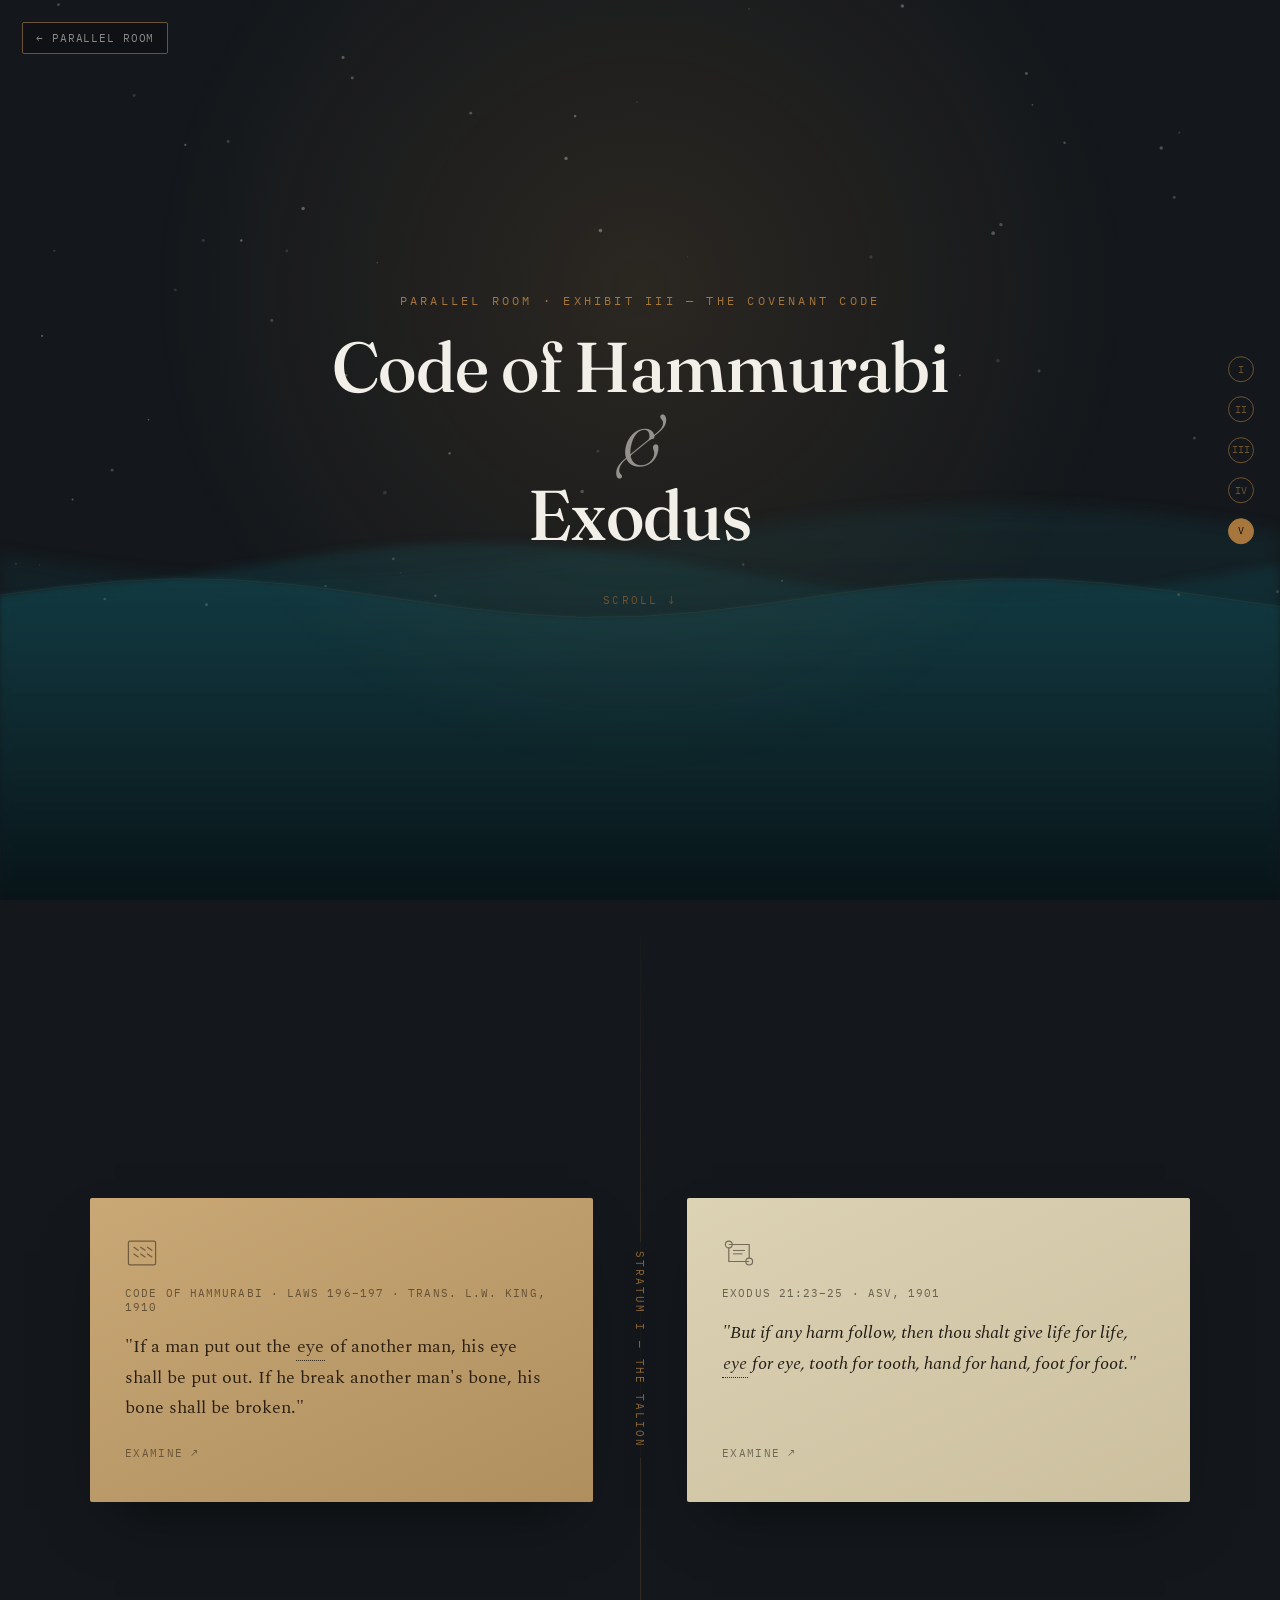
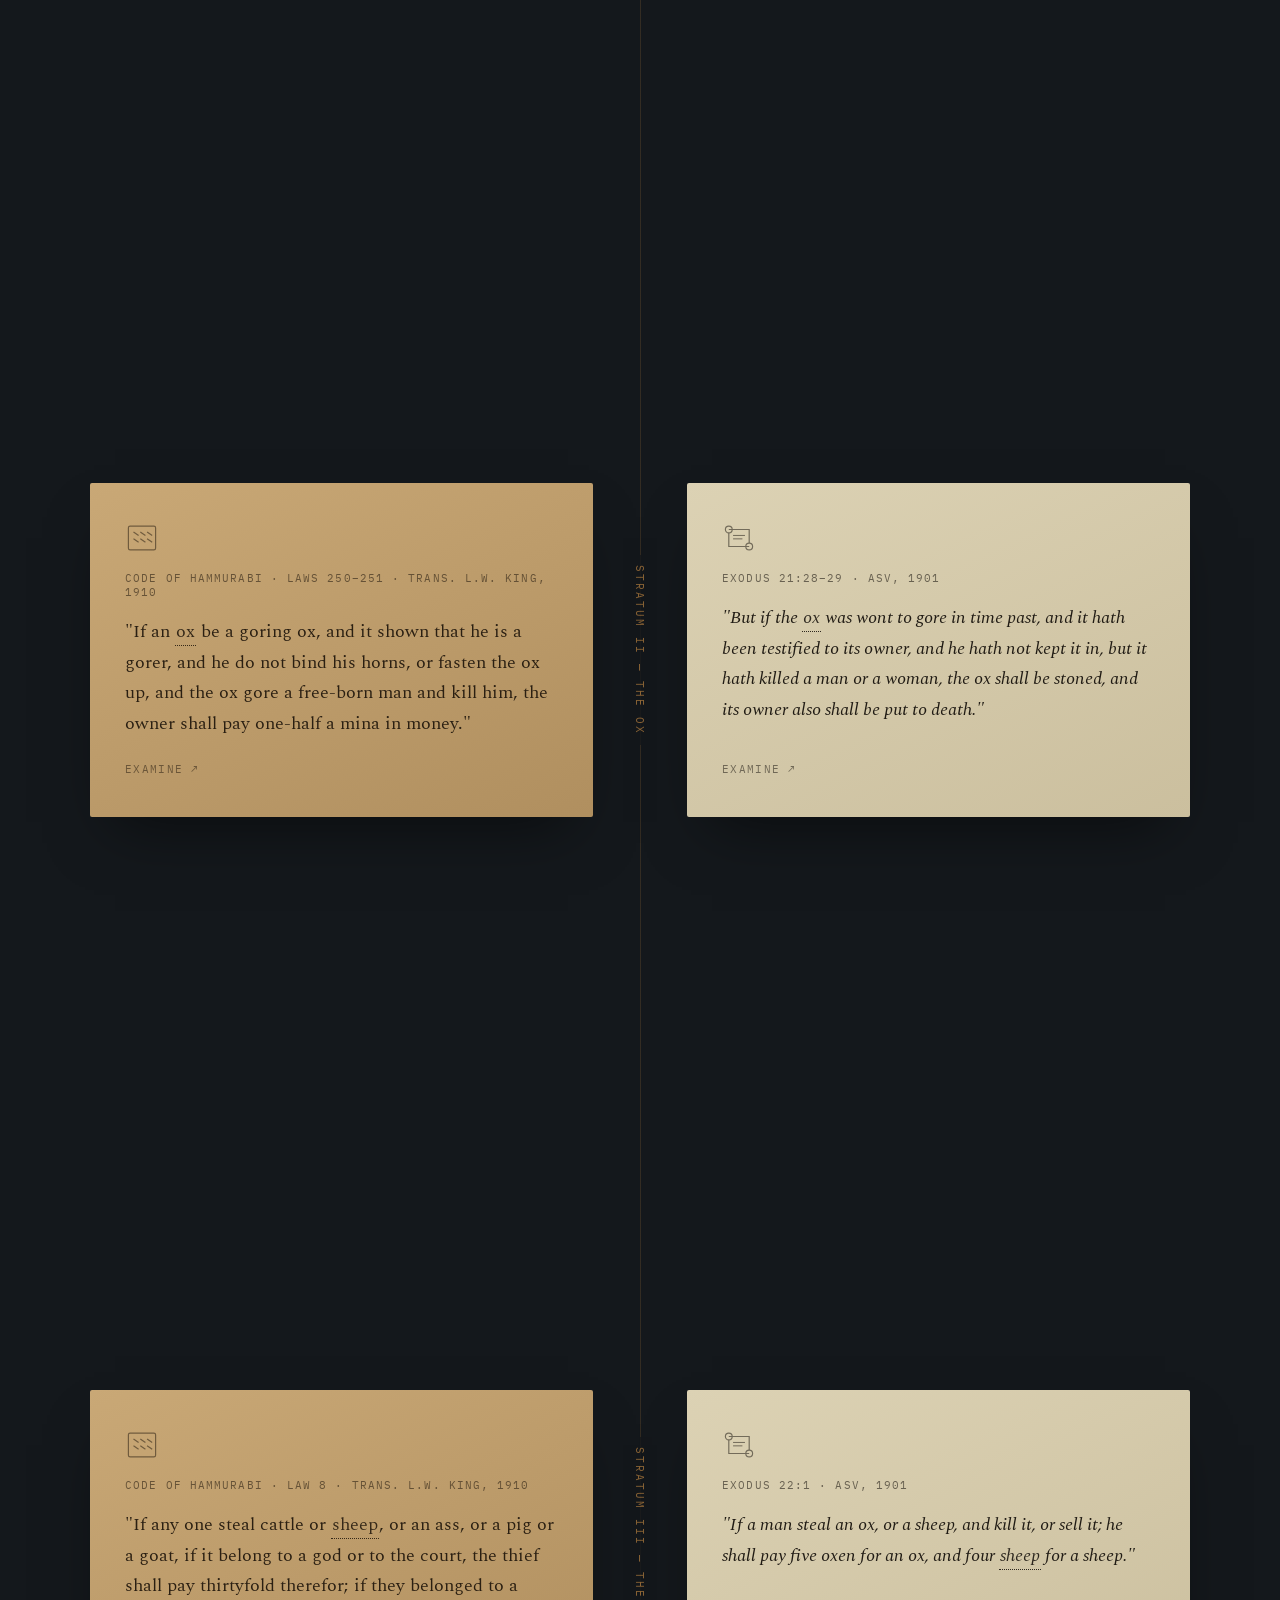
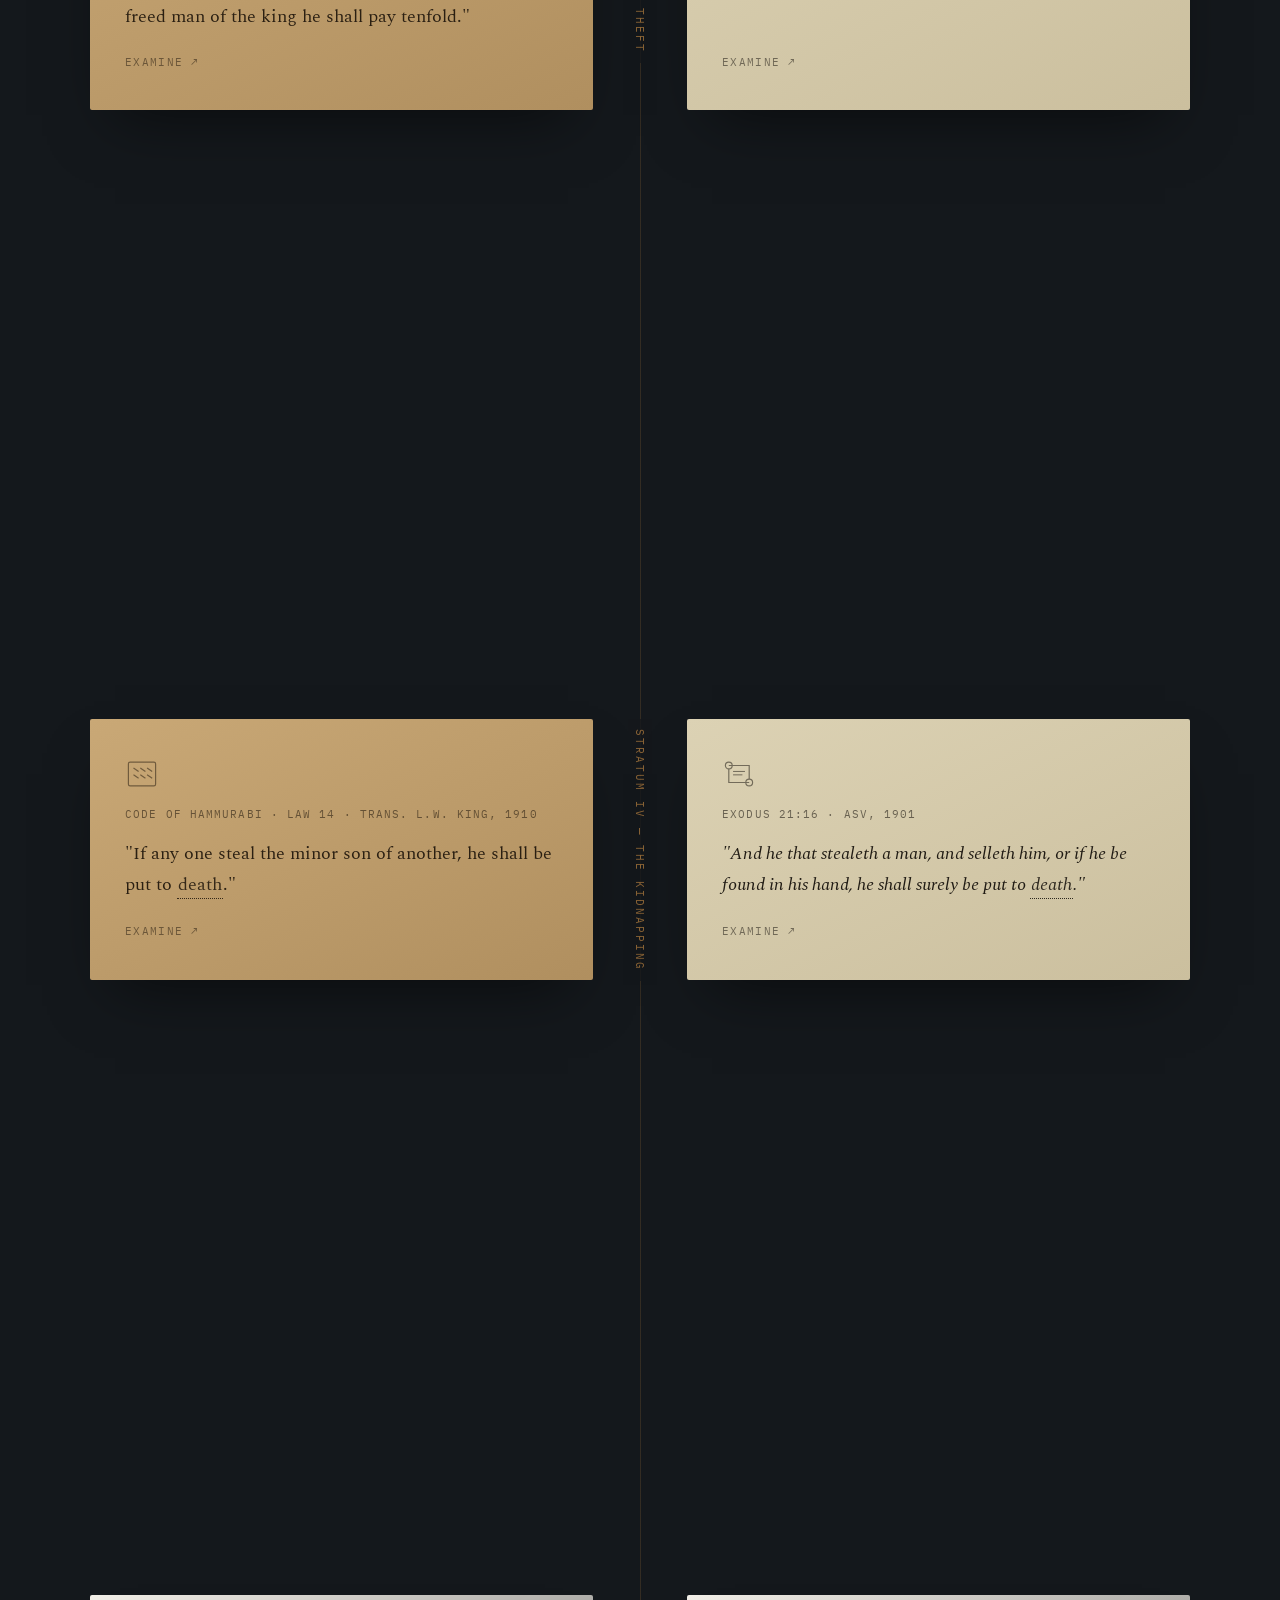
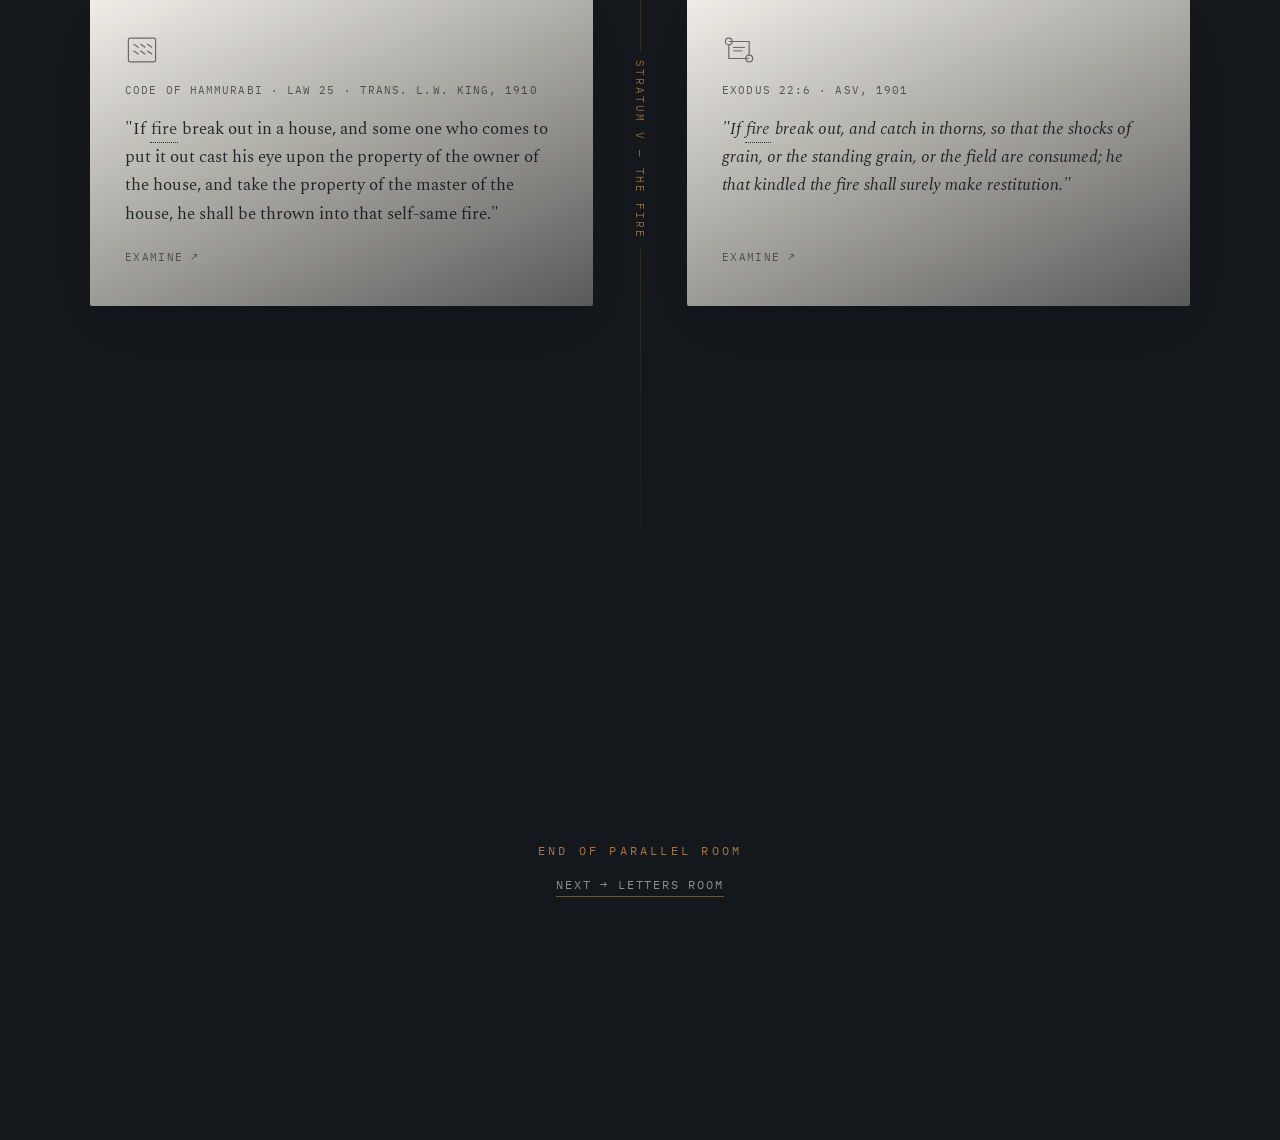
==== covenant-code.html @ d4a0f5c2 "Add files via upload" ====
<!DOCTYPE html>
<html lang="en">
<head>
<meta charset="UTF-8">
<meta name="viewport" content="width=device-width, initial-scale=1.0">
<title>Parallel Room — Code of Hammurabi / Exodus</title>
<link rel="preconnect" href="https://fonts.googleapis.com">
<link href="https://fonts.googleapis.com/css2?family=Fraunces:opsz,wght@9..144,300;9..144,500;9..144,600&family=Spectral:ital,wght@0,400;0,500;1,400&family=IBM+Plex+Mono:wght@400;500&display=swap" rel="stylesheet">
<style>
  :root{
    --ground: #14181C;
    --ground-deep: #0B0E11;
    --clay: #C9A876;
    --clay-deep: #B08F5F;
    --clay-ink: #2A1F12;
    --parchment: #DCD2B4;
    --parchment-deep: #CBBF9E;
    --parchment-ink: #201B14;
    --brass: #A6763D;
    --brass-dim: #6E5330;
    --whisper: #F2EFE8;
    --fog: rgba(242,239,232,0.55);
    --mist: rgba(220,215,205,0.35);
  }

  *{box-sizing:border-box;}
  html{scroll-behavior:smooth;}
  body{
    margin:0;
    background:var(--ground);
    color:var(--whisper);
    font-family:'Spectral', serif;
    overflow-x:hidden;
  }
  svg{display:block;}

  /* ---------- Intro ---------- */
  .intro{
    position:relative;
    min-height:100vh;
    display:flex;
    flex-direction:column;
    align-items:center;
    justify-content:center;
    text-align:center;
    padding:2rem;
    background:radial-gradient(circle at var(--mx,50%) var(--my,32%), rgba(166,118,61,0.16), transparent 55%);
    transition:background 0.4s ease-out;
  }
  .eyebrow{
    font-family:'IBM Plex Mono', monospace;
    letter-spacing:0.28em;
    font-size:0.72rem;
    color:var(--brass);
    text-transform:uppercase;
    margin-bottom:1.4rem;
  }
  .intro h1{
    font-family:'Fraunces', serif;
    font-weight:500;
    font-optical-sizing:auto;
    font-size:clamp(2.2rem, 6vw, 4.4rem);
    line-height:1.05;
    margin:0;
    letter-spacing:-0.01em;
    position:relative;
    z-index:1;
  }
  .intro h1 em{
    font-style:italic;
    font-weight:300;
    color:var(--fog);
  }
  .scroll-cue{
    margin-top:2.6rem;
    font-family:'IBM Plex Mono', monospace;
    font-size:0.7rem;
    letter-spacing:0.2em;
    color:var(--brass-dim);
    text-transform:uppercase;
    animation:driftDown 2.2s ease-in-out infinite;
  }
  @keyframes driftDown{
    0%,100%{transform:translateY(0);opacity:0.6;}
    50%{transform:translateY(6px);opacity:1;}
  }

  /* ---------- Atmosphere: chaos resolving to order ---------- */
  #atmosphere{position:fixed; inset:0; z-index:0; pointer-events:none;}
  #atmosphere-stars circle{fill:var(--whisper);}
  #water-crest{stroke:var(--brass); stroke-width:1; fill:none;}
  #atmosphere-glints circle{fill:var(--whisper);}
  @keyframes glint-shimmer{0%,100%{opacity:0.08;} 50%{opacity:0.4;}}
  .glint-shimmer{animation:glint-shimmer 3.4s ease-in-out infinite;}
  @keyframes twinkle{0%,100%{opacity:0.1;} 50%{opacity:0.55;}}
  .star-twinkle{animation:twinkle 5.5s ease-in-out infinite;}

  /* ---------- Room-back link ---------- */
  .room-back{
    position:fixed; top:1.4rem; left:1.4rem; z-index:25;
    font-family:'IBM Plex Mono', monospace; font-size:0.68rem; letter-spacing:0.08em;
    color:var(--fog); text-decoration:none; text-transform:uppercase;
    padding:0.5rem 0.8rem; border:1px solid var(--brass-dim); border-radius:2px;
    background:rgba(11,14,17,0.55); backdrop-filter:blur(4px);
    transition:border-color 0.3s ease, color 0.3s ease;
  }
  .room-back:hover, .room-back:focus-visible{border-color:var(--brass); color:var(--whisper);}
  @media (max-width:780px){.room-back{font-size:0.6rem; padding:0.4rem 0.6rem; top:1rem; left:1rem;}}

  /* ---------- Site line ---------- */
  .site-line{
    position:absolute;
    left:50%;
    top:0;
    bottom:0;
    width:1px;
    background:linear-gradient(to bottom, transparent, var(--brass-dim) 8%, var(--brass-dim) 92%, transparent);
    opacity:0.35;
    z-index:0;
  }
  .exhibit{position:relative;}

  /* ---------- Beat sections ---------- */
  .beat{
    position:relative;
    display:flex;
    align-items:center;
    justify-content:center;
    min-height:100vh;
    padding:5rem 1.5rem;
    z-index:1;
  }
  .beat-inner{
    position:relative;
    width:100%;
    max-width:1100px;
    display:grid;
    grid-template-columns:1fr auto 1fr;
    gap:2.2rem;
    align-items:stretch;
  }
  .stratum-tag{
    grid-column:2;
    align-self:center;
    font-family:'IBM Plex Mono', monospace;
    font-size:0.68rem;
    letter-spacing:0.18em;
    color:var(--brass);
    text-transform:uppercase;
    background:var(--ground);
    padding:0.6rem 0.3rem;
    text-align:center;
    writing-mode:vertical-rl;
    opacity:0;
    transition:opacity 1.1s ease 0.9s;
  }
  .beat.is-revealed .stratum-tag{opacity:0.8;}

  /* wrapper handles scroll-reveal; button handles hover-tilt */
  .panel-wrap{
    display:flex;
    opacity:0;
    transform:translateY(28px);
    transition:opacity 0.9s cubic-bezier(.2,.7,.2,1), transform 0.9s cubic-bezier(.2,.7,.2,1);
  }
  .panel-wrap.clay{grid-column:1;}
  .panel-wrap.parchment{grid-column:3; transition-delay:0.28s;}
  .beat.is-revealed .panel-wrap{opacity:1; transform:translateY(0);}

  .panel{
    position:relative;
    width:100%;
    height:100%;
    display:flex;
    flex-direction:column;
    text-align:left;
    font:inherit;
    border:none;
    border-radius:2px;
    padding:2.4rem 2.2rem 2.6rem;
    cursor:pointer;
    overflow:hidden;
    --rx:0deg; --ry:0deg; --gx:50%; --gy:50%;
    transform:perspective(900px) rotateX(var(--rx)) rotateY(var(--ry));
    transition:transform 0.2s ease-out, box-shadow 0.2s ease-out;
    box-shadow:0 30px 60px -25px rgba(0,0,0,0.55);
  }
  .panel::after{
    content:"";
    position:absolute; inset:0;
    background:radial-gradient(circle at var(--gx) var(--gy), rgba(255,255,255,0.35), transparent 55%);
    opacity:0;
    transition:opacity 0.25s ease;
    mix-blend-mode:overlay;
    pointer-events:none;
  }
  .panel:hover::after, .panel:focus-visible::after{opacity:0.6;}
  .panel:focus-visible{outline:2px solid var(--brass); outline-offset:3px;}

  .panel.clay{background:linear-gradient(155deg, var(--clay) 0%, var(--clay-deep) 100%); color:var(--clay-ink);}
  .panel.parchment{background:linear-gradient(155deg, var(--parchment) 0%, var(--parchment-deep) 100%); color:var(--parchment-ink);}

  .panel .icon{width:34px; height:34px; opacity:0.55; margin-bottom:1rem;}
  .panel .source{
    font-family:'IBM Plex Mono', monospace;
    font-size:0.68rem;
    letter-spacing:0.1em;
    text-transform:uppercase;
    opacity:0.6;
    margin-bottom:1.1rem;
    display:block;
  }
  .panel p{font-family:'Spectral', serif; font-size:1.14rem; line-height:1.68; margin:0;}
  .panel.parchment p{font-style:italic;}
  .panel .examine{
    display:inline-block;
    margin-top:auto;
    padding-top:1.4rem;
    font-family:'IBM Plex Mono', monospace;
    font-size:0.66rem;
    letter-spacing:0.12em;
    text-transform:uppercase;
    opacity:0.55;
  }

  /* ---------- Trace words + connecting thread ---------- */
  .trace-word{
    border-bottom:1px dotted currentColor;
    opacity:0.92;
    padding:0 1px;
    transition:background 0.35s ease, color 0.2s ease, border-color 0.35s ease;
  }
  .trace-word.is-traced{
    background:rgba(166,118,61,0.4);
    border-bottom-style:solid;
    border-bottom-color:var(--brass);
  }
  #traceOverlay{position:fixed; inset:0; pointer-events:none; z-index:15;}
  #tracePath{stroke:var(--brass); stroke-width:1.6; fill:none; opacity:0; filter:drop-shadow(0 0 3px rgba(166,118,61,0.55));}

  /* ---------- Rest beat: hushed treatment ---------- */
  .beat.is-hush .panel{transition-duration:2.4s; box-shadow:0 20px 50px -30px rgba(0,0,0,0.4);}
  .beat.is-hush .panel.clay, .beat.is-hush .panel.parchment{
    background:linear-gradient(155deg, var(--whisper), var(--mist));
    color:var(--ground-deep);
  }
  .beat.is-hush .panel p{font-size:1.05rem; opacity:0.85;}

  /* ---------- Stratum rail ---------- */
  .stratum-rail{
    position:fixed; right:1.6rem; top:50%; transform:translateY(-50%);
    display:flex; flex-direction:column; gap:0.9rem; z-index:20;
  }
  .stratum-rail button{
    width:26px; height:26px; border-radius:50%;
    border:1px solid var(--brass-dim); background:transparent; color:var(--brass-dim);
    font-family:'IBM Plex Mono', monospace; font-size:0.64rem;
    display:flex; align-items:center; justify-content:center;
    cursor:pointer; transition:all 0.3s ease;
  }
  .stratum-rail button.active{background:var(--brass); color:var(--ground-deep); border-color:var(--brass);}
  .stratum-rail button:focus-visible{outline:2px solid var(--whisper); outline-offset:2px;}

  /* ---------- Artifact modal ---------- */
  .artifact-modal{
    position:fixed; inset:0; z-index:50;
    display:flex; align-items:center; justify-content:center;
    background:rgba(11,14,17,0.82);
    opacity:0; pointer-events:none;
    transition:opacity 0.3s ease;
    padding:1.5rem;
  }
  .artifact-modal.is-open{opacity:1; pointer-events:auto;}
  .artifact-card{
    background:var(--whisper); color:var(--ground-deep);
    max-width:480px; width:100%;
    padding:2.4rem 2.2rem;
    border-radius:3px;
    position:relative;
    transform:translateY(16px) scale(0.98);
    transition:transform 0.35s cubic-bezier(.2,.7,.2,1);
  }
  .artifact-modal.is-open .artifact-card{transform:translateY(0) scale(1);}
  .modal-close{
    position:absolute; top:1rem; right:1.1rem;
    background:none; border:none; font-size:1.4rem; line-height:1;
    color:var(--brass-dim); cursor:pointer; padding:0.3rem;
  }
  .modal-close:focus-visible{outline:2px solid var(--brass); outline-offset:2px;}
  .artifact-card .icon{width:40px; height:40px; opacity:0.7; margin-bottom:1rem;}
  .artifact-photo{
    display:none;
    width:100%; height:220px; object-fit:cover;
    border-radius:2px; margin-bottom:1.2rem;
    background:rgba(0,0,0,0.08);
  }
  .artifact-photo.is-visible{display:block;}
  .artifact-photo.is-visible + .icon{display:none;}
  .photo-credit{
    font-family:'IBM Plex Mono', monospace; font-size:0.66rem;
    letter-spacing:0.04em; opacity:0.55; margin:1rem 0 0;
  }
  .artifact-card h3{font-family:'Fraunces', serif; font-weight:500; font-size:1.5rem; margin:0 0 0.9rem;}
  .artifact-card .artifact-quote{font-style:italic; line-height:1.6; margin:0 0 1.5rem; opacity:0.85;}
  .spec-table{width:100%; border-collapse:collapse; font-family:'IBM Plex Mono', monospace; font-size:0.78rem;}
  .spec-table th{
    text-align:left; text-transform:uppercase; letter-spacing:0.08em;
    color:var(--brass-dim); font-weight:500; padding:0.5rem 0.8rem 0.5rem 0; width:38%;
    border-top:1px solid rgba(0,0,0,0.12); vertical-align:top;
  }
  .spec-table td{padding:0.5rem 0; border-top:1px solid rgba(0,0,0,0.12);}
  .word-history{
    display:none;
    margin-top:1.3rem; padding:1rem 1.1rem;
    background:rgba(166,118,61,0.08); border-left:2px solid var(--brass);
    border-radius:0 2px 2px 0;
  }
  .word-history.is-visible{display:block;}
  .word-history-label{
    display:block; font-family:'IBM Plex Mono', monospace; font-size:0.66rem;
    letter-spacing:0.1em; text-transform:uppercase; color:var(--brass-dim); margin-bottom:0.4rem;
  }
  .word-history p{
    margin:0; font-family:'Spectral', serif; font-size:0.86rem; line-height:1.55; color:var(--ground-deep);
  }

  /* ---------- Outro ---------- */
  .outro{
    position:relative;
    min-height:60vh; display:flex; flex-direction:column;
    align-items:center; justify-content:center; text-align:center;
    padding:3rem 1.5rem; gap:1.2rem;
  }
  .outro .eyebrow{margin-bottom:0;}
  .outro-link{
    font-family:'IBM Plex Mono', monospace; font-size:0.75rem; letter-spacing:0.15em;
    color:var(--fog); text-transform:uppercase;
    border-bottom:1px solid var(--brass-dim); padding-bottom:4px;
  }

  /* ---------- Responsive ---------- */
  @media (max-width: 780px){
    .beat-inner{grid-template-columns:1fr; gap:1.4rem;}
    .stratum-tag{grid-column:1; writing-mode:horizontal-tb; opacity:0.8 !important; order:-1;}
    .panel-wrap.clay{grid-column:1;}
    .panel-wrap.parchment{grid-column:1;}
    .site-line{left:1.4rem;}
    .panel{padding:2rem 1.6rem;}
    .stratum-rail{display:none;}
  }

  @media (prefers-reduced-motion: reduce){
    *{transition-duration:0.01ms !important; animation:none !important;}
    .panel-wrap{opacity:1; transform:none;}
    .stratum-tag, .hush-line{opacity:1;}
    .panel{transform:none !important;}
  }
</style>
</head>
<body>

  <!-- reusable icon defs -->
  <svg width="0" height="0" style="position:absolute">
    <defs>
      <symbol id="icon-tablet" viewBox="0 0 40 40">
        <rect x="4" y="6" width="32" height="28" rx="2" fill="none" stroke="currentColor" stroke-width="1.4"/>
        <line x1="10" y1="13" x2="16" y2="17" stroke="currentColor" stroke-width="1.4"/>
        <line x1="18" y1="13" x2="24" y2="17" stroke="currentColor" stroke-width="1.4"/>
        <line x1="26" y1="13" x2="32" y2="17" stroke="currentColor" stroke-width="1.4"/>
        <line x1="10" y1="21" x2="16" y2="25" stroke="currentColor" stroke-width="1.4"/>
        <line x1="18" y1="21" x2="24" y2="25" stroke="currentColor" stroke-width="1.4"/>
        <line x1="26" y1="21" x2="32" y2="25" stroke="currentColor" stroke-width="1.4"/>
      </symbol>
      <symbol id="icon-scroll" viewBox="0 0 40 40">
        <circle cx="8" cy="10" r="4" fill="none" stroke="currentColor" stroke-width="1.4"/>
        <circle cx="32" cy="30" r="4" fill="none" stroke="currentColor" stroke-width="1.4"/>
        <path d="M8 14 L8 30 L32 30 M8 10 L32 10 L32 26" fill="none" stroke="currentColor" stroke-width="1.4"/>
        <line x1="13" y1="17" x2="27" y2="17" stroke="currentColor" stroke-width="1.2"/>
        <line x1="13" y1="21" x2="24" y2="21" stroke="currentColor" stroke-width="1.2"/>
      </symbol>
    </defs>
  </svg>

  <svg id="traceOverlay"><path id="tracePath" d=""/></svg>

  <svg id="atmosphere" aria-hidden="true">
    <defs>
      <linearGradient id="waterGradient" x1="0" y1="0" x2="0" y2="1">
        <stop offset="0%" stop-color="#134048" stop-opacity="0.9"/>
        <stop offset="100%" stop-color="#081418" stop-opacity="0.96"/>
      </linearGradient>
    </defs>
    <g id="atmosphere-stars"></g>
    <g id="water-surface">
      <path id="water-back" fill="url(#waterGradient)" opacity="0.32"/>
      <path id="water-mid" fill="url(#waterGradient)" opacity="0.5"/>
      <path id="water-front" fill="url(#waterGradient)" opacity="0.78"/>
      <path id="water-crest" fill="none"/>
    </g>
    <g id="atmosphere-glints"></g>
  </svg>

  <a class="room-back" href="parallel-room.html">← Parallel Room</a>

  <div class="intro" id="intro">
    <div class="eyebrow">Parallel Room · Exhibit III — The Covenant Code</div>
    <h1>Code of Hammurabi<br><em>&amp;</em><br>Exodus</h1>
    <div class="scroll-cue">Scroll ↓</div>
  </div>

  <nav class="stratum-rail" aria-label="Jump to stratum">
    <button data-target="1" aria-label="Stratum I — The Talion">I</button>
    <button data-target="2" aria-label="Stratum II — The Ox">II</button>
    <button data-target="3" aria-label="Stratum III — The Theft">III</button>
    <button data-target="4" aria-label="Stratum IV — The Kidnapping">IV</button>
    <button data-target="5" aria-label="Stratum V — The Fire">V</button>
  </nav>

  <div class="exhibit">
    <div class="site-line" aria-hidden="true"></div>

    <section class="beat" data-beat="1">
      <div class="beat-inner">
        <div class="panel-wrap clay">
          <button type="button" class="panel clay" data-icon="tablet"
            data-title="Code of Hammurabi — Laws 196–197" data-material="Basalt stele" data-script="Akkadian, cuneiform"
            data-findspot="Louvre Museum (Sb 8); found at Susa, likely erected at Sippar" data-translator="L.W. King, 1910" data-photo="https://commons.wikimedia.org/wiki/Special:FilePath/P1050763_Louvre_code_Hammurabi_face_rwk.JPG" data-photo-credit="Code of Hammurabi stele, Louvre Sb 8 · Photo: Mbzt · CC BY 3.0" data-photo-position="30% 20%"
            data-wordhistory="Hebrew ayin and Akkadian īnu — both &quot;eye&quot; — descend from the same Proto-Semitic root, as do Hebrew shen and Akkadian šinnu, &quot;tooth.&quot; The lex talionis isn't only a shared law; the words for what's at stake are the same words, worn into two languages."
            data-quote="&quot;If a man put out the eye of another man, his eye shall be put out. If he break another man's bone, his bone shall be broken.&quot;">
            <svg class="icon"><use href="#icon-tablet"/></svg>
            <span class="source">Code of Hammurabi · Laws 196–197 · trans. L.W. King, 1910</span>
            <p>"If a man put out the <span class="trace-word" data-trace="1">eye</span> of another man, his eye shall be put out. If he break another man's bone, his bone shall be broken."</p>
            <span class="examine">Examine ↗</span>
          </button>
        </div>
        <div class="stratum-tag">Stratum I — The Talion</div>
        <div class="panel-wrap parchment">
          <button type="button" class="panel parchment" data-icon="scroll"
            data-title="Exodus 21:23–25" data-material="Ink on parchment (tradition)" data-script="Hebrew"
            data-findspot="Masoretic textual tradition" data-translator="American Standard Version, 1901" data-photo="https://commons.wikimedia.org/wiki/Special:FilePath/Leningrad_Codex_Folio_071a.jpg" data-photo-credit="Leningrad Codex, folio 71a · National Library of Russia · Public domain"
            data-wordhistory="Hebrew ayin (&quot;eye&quot;) shares its Proto-Semitic root with Akkadian īnu. The formula and the words behind it are both inherited, not borrowed for the occasion."
            data-quote="&quot;But if any harm follow, then thou shalt give life for life, eye for eye, tooth for tooth, hand for hand, foot for foot.&quot;">
            <svg class="icon"><use href="#icon-scroll"/></svg>
            <span class="source">Exodus 21:23–25 · ASV, 1901</span>
            <p>"But if any harm follow, then thou shalt give life for life, <span class="trace-word" data-trace="1">eye</span> for eye, tooth for tooth, hand for hand, foot for foot."</p>
            <span class="examine">Examine ↗</span>
          </button>
        </div>
      </div>
    </section>

    <section class="beat" data-beat="2">
      <div class="beat-inner">
        <div class="panel-wrap clay">
          <button type="button" class="panel clay" data-icon="tablet"
            data-title="Code of Hammurabi — Laws 250–251" data-material="Basalt stele" data-script="Akkadian, cuneiform"
            data-findspot="Louvre Museum (Sb 8); found at Susa, likely erected at Sippar" data-translator="L.W. King, 1910" data-photo="https://commons.wikimedia.org/wiki/Special:FilePath/P1050763_Louvre_code_Hammurabi_face_rwk.JPG" data-photo-credit="Code of Hammurabi stele, Louvre Sb 8 · Photo: Mbzt · CC BY 3.0" data-photo-position="70% 40%"
            data-notelabel="A Shared Convention"
            data-wordhistory="Both codes are written in the same distinctive legal form — &quot;if a man does X, then Y&quot; — the casuistic form that dominates ancient Near Eastern law generally. The goring ox is one of its most famous recurring case studies, showing up in law collections centuries apart."
            data-quote="&quot;If an ox be a goring ox, and it shown that he is a gorer, and he do not bind his horns, or fasten the ox up, and the ox gore a free-born man and kill him, the owner shall pay one-half a mina in money.&quot;">
            <svg class="icon"><use href="#icon-tablet"/></svg>
            <span class="source">Code of Hammurabi · Laws 250–251 · trans. L.W. King, 1910</span>
            <p>"If an <span class="trace-word" data-trace="2">ox</span> be a goring ox, and it shown that he is a gorer, and he do not bind his horns, or fasten the ox up, and the ox gore a free-born man and kill him, the owner shall pay one-half a mina in money."</p>
            <span class="examine">Examine ↗</span>
          </button>
        </div>
        <div class="stratum-tag">Stratum II — The Ox</div>
        <div class="panel-wrap parchment">
          <button type="button" class="panel parchment" data-icon="scroll"
            data-title="Exodus 21:28–29" data-material="Ink on parchment (tradition)" data-script="Hebrew"
            data-findspot="Masoretic textual tradition" data-translator="American Standard Version, 1901" data-photo="https://commons.wikimedia.org/wiki/Special:FilePath/Leningrad_Codex_Folio_072a.jpg" data-photo-credit="Leningrad Codex, folio 72a · National Library of Russia · Public domain"
            data-notelabel="A Shared Convention"
            data-wordhistory="The goring ox is a stock case in ancient Near Eastern law — the same scenario, refined across centuries of legal tradition, showing up independently in Israelite and Mesopotamian codes alike as the go-to example for owner liability."
            data-quote="&quot;But if the ox was wont to gore in time past, and it hath been testified to its owner, and he hath not kept it in, but it hath killed a man or a woman, the ox shall be stoned, and its owner also shall be put to death.&quot;">
            <svg class="icon"><use href="#icon-scroll"/></svg>
            <span class="source">Exodus 21:28–29 · ASV, 1901</span>
            <p>"But if the <span class="trace-word" data-trace="2">ox</span> was wont to gore in time past, and it hath been testified to its owner, and he hath not kept it in, but it hath killed a man or a woman, the ox shall be stoned, and its owner also shall be put to death."</p>
            <span class="examine">Examine ↗</span>
          </button>
        </div>
      </div>
    </section>

    <section class="beat" data-beat="3">
      <div class="beat-inner">
        <div class="panel-wrap clay">
          <button type="button" class="panel clay" data-icon="tablet"
            data-title="Code of Hammurabi — Law 8" data-material="Basalt stele" data-script="Akkadian, cuneiform"
            data-findspot="Louvre Museum (Sb 8); found at Susa, likely erected at Sippar" data-translator="L.W. King, 1910" data-photo="https://commons.wikimedia.org/wiki/Special:FilePath/P1050763_Louvre_code_Hammurabi_face_rwk.JPG" data-photo-credit="Code of Hammurabi stele, Louvre Sb 8 · Photo: Mbzt · CC BY 3.0" data-photo-position="45% 65%"
            data-notelabel="A Shared Convention"
            data-wordhistory="Multiplied restitution for theft — paying back several times what was taken, not just the item itself — is a documented convention across Mesopotamian and Israelite law alike, even where the exact multiples differ from code to code."
            data-quote="&quot;If any one steal cattle or sheep, or an ass, or a pig or a goat, if it belong to a god or to the court, the thief shall pay thirtyfold therefor; if they belonged to a freed man of the king he shall pay tenfold.&quot;">
            <svg class="icon"><use href="#icon-tablet"/></svg>
            <span class="source">Code of Hammurabi · Law 8 · trans. L.W. King, 1910</span>
            <p>"If any one steal cattle or <span class="trace-word" data-trace="3">sheep</span>, or an ass, or a pig or a goat, if it belong to a god or to the court, the thief shall pay thirtyfold therefor; if they belonged to a freed man of the king he shall pay tenfold."</p>
            <span class="examine">Examine ↗</span>
          </button>
        </div>
        <div class="stratum-tag">Stratum III — The Theft</div>
        <div class="panel-wrap parchment">
          <button type="button" class="panel parchment" data-icon="scroll"
            data-title="Exodus 22:1" data-material="Ink on parchment (tradition)" data-script="Hebrew"
            data-findspot="Masoretic textual tradition" data-translator="American Standard Version, 1901" data-photo="https://commons.wikimedia.org/wiki/Special:FilePath/Leningrad_Codex_Folio_073a.jpg" data-photo-credit="Leningrad Codex, folio 73a · National Library of Russia · Public domain"
            data-notelabel="A Shared Convention"
            data-wordhistory="Exodus's fivefold and fourfold repayments belong to the same legal convention as Hammurabi's thirtyfold and tenfold — theft answered with multiplied restitution, a principle shared across the region even as the exact ratios vary by code."
            data-quote="&quot;If a man steal an ox, or a sheep, and kill it, or sell it; he shall pay five oxen for an ox, and four sheep for a sheep.&quot;">
            <svg class="icon"><use href="#icon-scroll"/></svg>
            <span class="source">Exodus 22:1 · ASV, 1901</span>
            <p>"If a man steal an ox, or a sheep, and kill it, or sell it; he shall pay five oxen for an ox, and four <span class="trace-word" data-trace="3">sheep</span> for a sheep."</p>
            <span class="examine">Examine ↗</span>
          </button>
        </div>
      </div>
    </section>

    <section class="beat" data-beat="4">
      <div class="beat-inner">
        <div class="panel-wrap clay">
          <button type="button" class="panel clay" data-icon="tablet"
            data-title="Code of Hammurabi — Law 14" data-material="Basalt stele" data-script="Akkadian, cuneiform"
            data-findspot="Louvre Museum (Sb 8); found at Susa, likely erected at Sippar" data-translator="L.W. King, 1910" data-photo="https://commons.wikimedia.org/wiki/Special:FilePath/P1050763_Louvre_code_Hammurabi_face_rwk.JPG" data-photo-credit="Code of Hammurabi stele, Louvre Sb 8 · Photo: Mbzt · CC BY 3.0" data-photo-position="55% 85%"
            data-notelabel="A Shared Structure"
            data-wordhistory="Both codes draw the identical legal line: stealing property is punished by repayment, but stealing a person is punished by death. Kidnapping is treated as categorically different from theft in both traditions — not a matter of degree, but of kind."
            data-quote="&quot;If any one steal the minor son of another, he shall be put to death.&quot;">
            <svg class="icon"><use href="#icon-tablet"/></svg>
            <span class="source">Code of Hammurabi · Law 14 · trans. L.W. King, 1910</span>
            <p>"If any one steal the minor son of another, he shall be put to <span class="trace-word" data-trace="4">death</span>."</p>
            <span class="examine">Examine ↗</span>
          </button>
        </div>
        <div class="stratum-tag">Stratum IV — The Kidnapping</div>
        <div class="panel-wrap parchment">
          <button type="button" class="panel parchment" data-icon="scroll"
            data-title="Exodus 21:16" data-material="Ink on parchment (tradition)" data-script="Hebrew"
            data-findspot="Masoretic textual tradition" data-translator="American Standard Version, 1901" data-photo="https://commons.wikimedia.org/wiki/Special:FilePath/Leningrad_Codex_Folio_074a.jpg" data-photo-credit="Leningrad Codex, folio 74a · National Library of Russia · Public domain"
            data-notelabel="A Shared Structure"
            data-wordhistory="Exodus draws the same line Hammurabi does, in the same law-code position, just a few verses after its own property-theft laws: ordinary theft costs money; stealing a person costs the thief his life."
            data-quote="&quot;And he that stealeth a man, and selleth him, or if he be found in his hand, he shall surely be put to death.&quot;">
            <svg class="icon"><use href="#icon-scroll"/></svg>
            <span class="source">Exodus 21:16 · ASV, 1901</span>
            <p>"And he that stealeth a man, and selleth him, or if he be found in his hand, he shall surely be put to <span class="trace-word" data-trace="4">death</span>."</p>
            <span class="examine">Examine ↗</span>
          </button>
        </div>
      </div>
    </section>

    <section class="beat" data-beat="5">
      <div class="beat-inner">
        <div class="panel-wrap clay">
          <button type="button" class="panel clay" data-icon="tablet"
            data-title="Code of Hammurabi — Law 25" data-material="Basalt stele" data-script="Akkadian, cuneiform"
            data-findspot="Louvre Museum (Sb 8); found at Susa, likely erected at Sippar" data-translator="L.W. King, 1910" data-photo="https://commons.wikimedia.org/wiki/Special:FilePath/P1050763_Louvre_code_Hammurabi_face_rwk.JPG" data-photo-credit="Code of Hammurabi stele, Louvre Sb 8 · Photo: Mbzt · CC BY 3.0" data-photo-position="60% 30%"
            data-notelabel="A Shared Convention"
            data-wordhistory="Opening a law with its triggering event — &quot;if fire break out&quot; — is a stock formula of ancient casuistic law. Both codes use nearly the identical phrase to introduce this case, among dozens of others built the same way."
            data-quote="&quot;If fire break out in a house, and some one who comes to put it out cast his eye upon the property of the owner of the house, and take the property of the master of the house, he shall be thrown into that self-same fire.&quot;">
            <svg class="icon"><use href="#icon-tablet"/></svg>
            <span class="source">Code of Hammurabi · Law 25 · trans. L.W. King, 1910</span>
            <p>"If <span class="trace-word" data-trace="5">fire</span> break out in a house, and some one who comes to put it out cast his eye upon the property of the owner of the house, and take the property of the master of the house, he shall be thrown into that self-same fire."</p>
            <span class="examine">Examine ↗</span>
          </button>
        </div>
        <div class="stratum-tag">Stratum V — The Fire</div>
        <div class="panel-wrap parchment">
          <button type="button" class="panel parchment" data-icon="scroll"
            data-title="Exodus 22:6" data-material="Ink on parchment (tradition)" data-script="Hebrew"
            data-findspot="Masoretic textual tradition" data-translator="American Standard Version, 1901" data-photo="https://commons.wikimedia.org/wiki/Special:FilePath/Leningrad_Codex_Folio_075a.jpg" data-photo-credit="Leningrad Codex, folio 75a · National Library of Russia · Public domain"
            data-notelabel="A Shared Convention"
            data-wordhistory="Exodus opens this law almost word for word the way Hammurabi opens his: with the fire itself as the trigger, before either code even gets to who's liable. Same legal instinct, two law codes, centuries and cultures apart."
            data-quote="&quot;If fire break out, and catch in thorns, so that the shocks of grain, or the standing grain, or the field are consumed; he that kindled the fire shall surely make restitution.&quot;">
            <svg class="icon"><use href="#icon-scroll"/></svg>
            <span class="source">Exodus 22:6 · ASV, 1901</span>
            <p>"If <span class="trace-word" data-trace="5">fire</span> break out, and catch in thorns, so that the shocks of grain, or the standing grain, or the field are consumed; he that kindled the fire shall surely make restitution."</p>
            <span class="examine">Examine ↗</span>
          </button>
        </div>
      </div>
    </section>
  </div>

  <div class="outro">
    <div class="eyebrow">End of Parallel Room</div>
    <div class="outro-link">Next → Letters Room</div>
  </div>

  <!-- artifact modal -->
  <div class="artifact-modal" id="artifactModal" aria-hidden="true">
    <div class="artifact-card" role="dialog" aria-modal="true" aria-labelledby="artifactTitle">
      <button class="modal-close" id="modalClose" aria-label="Close">&times;</button>
      <img class="artifact-photo" id="modalPhoto" alt="" />
      <svg class="icon" id="modalIcon"><use id="modalIconUse" href="#icon-tablet"/></svg>
      <h3 id="artifactTitle"></h3>
      <p class="artifact-quote" id="modalQuote"></p>
      <table class="spec-table">
        <tr><th>Material</th><td id="modalMaterial"></td></tr>
        <tr><th>Script</th><td id="modalScript"></td></tr>
        <tr><th>Findspot</th><td id="modalFindspot"></td></tr>
        <tr><th>Translator</th><td id="modalTranslator"></td></tr>
      </table>
      <div class="word-history" id="modalWordHistory">
        <span class="word-history-label" id="modalWordHistoryLabel">Word History</span>
        <p id="modalWordHistoryText"></p>
      </div>
      <p class="photo-credit" id="modalPhotoCredit"></p>
    </div>
  </div>

<script>
  const reduceMotion = window.matchMedia('(prefers-reduced-motion: reduce)').matches;
  const beats = document.querySelectorAll('.beat');

  // seeded PRNG so the starfield/glint arrangement is identical on every load, every browser
  function mulberry32(seed) {
    return function () {
      seed |= 0; seed = (seed + 0x6D2B79F5) | 0;
      let t = Math.imul(seed ^ (seed >>> 15), 1 | seed);
      t = (t + Math.imul(t ^ (t >>> 7), 61 | t)) ^ t;
      return ((t ^ (t >>> 14)) >>> 0) / 4294967296;
    };
  }
  const rand = mulberry32(2024);

  /* scroll reveal + automatic trace */
  const revealObserver = new IntersectionObserver((entries) => {
    entries.forEach(entry => {
      if (entry.isIntersecting && !entry.target.classList.contains('is-revealed')) {
        const beatEl = entry.target;
        beatEl.classList.add('is-revealed');
        if (beatEl.dataset.beat === '5') beatEl.classList.add('is-hush');

        const revealDelay = reduceMotion ? 200 : 1300;
        setTimeout(() => {
          const words = beatEl.querySelectorAll('.trace-word');
          if (words.length === 2) {
            words.forEach(w => w.classList.add('is-traced'));
            drawTrace(words[0], words[1]);
            setTimeout(() => {
              words.forEach(w => w.classList.remove('is-traced'));
              hideTrace();
            }, reduceMotion ? 0 : 2600);
          }
        }, revealDelay);
      }
    });
  }, { threshold: 0.4 });
  beats.forEach(beat => revealObserver.observe(beat));

  /* stratum rail active state */
  const railButtons = document.querySelectorAll('.stratum-rail button');
  const railObserver = new IntersectionObserver((entries) => {
    entries.forEach(entry => {
      if (entry.isIntersecting) {
        const idx = entry.target.dataset.beat;
        railButtons.forEach(b => b.classList.toggle('active', b.dataset.target === idx));
      }
    });
  }, { threshold: 0.5 });
  beats.forEach(beat => railObserver.observe(beat));

  railButtons.forEach(btn => {
    btn.addEventListener('click', () => {
      const target = document.querySelector(`.beat[data-beat="${btn.dataset.target}"]`);
      if (target) target.scrollIntoView({ behavior: reduceMotion ? 'auto' : 'smooth', block: 'center' });
    });
  });

  /* intro ambient glow follows cursor */
  if (!reduceMotion) {
    const intro = document.getElementById('intro');
    intro.addEventListener('mousemove', (e) => {
      const rect = intro.getBoundingClientRect();
      intro.style.setProperty('--mx', ((e.clientX - rect.left) / rect.width * 100) + '%');
      intro.style.setProperty('--my', ((e.clientY - rect.top) / rect.height * 100) + '%');
    });
  }

  /* panel tilt + glow */
  if (!reduceMotion) {
    document.querySelectorAll('.panel').forEach(panel => {
      panel.addEventListener('mousemove', (e) => {
        const rect = panel.getBoundingClientRect();
        const x = e.clientX - rect.left, y = e.clientY - rect.top;
        const rx = ((y - rect.height / 2) / (rect.height / 2)) * -4;
        const ry = ((x - rect.width / 2) / (rect.width / 2)) * 4;
        panel.style.setProperty('--rx', rx + 'deg');
        panel.style.setProperty('--ry', ry + 'deg');
        panel.style.setProperty('--gx', (x / rect.width * 100) + '%');
        panel.style.setProperty('--gy', (y / rect.height * 100) + '%');
      });
      panel.addEventListener('mouseleave', () => {
        panel.style.setProperty('--rx', '0deg');
        panel.style.setProperty('--ry', '0deg');
      });
    });
  }

  /* artifact modal */
  const modal = document.getElementById('artifactModal');
  const modalClose = document.getElementById('modalClose');
  let lastFocused = null;

  function openModal(panel) {
    lastFocused = panel;
    document.getElementById('artifactTitle').textContent = panel.dataset.title;
    document.getElementById('modalQuote').innerHTML = panel.dataset.quote;
    document.getElementById('modalMaterial').textContent = panel.dataset.material;
    document.getElementById('modalScript').textContent = panel.dataset.script;
    document.getElementById('modalFindspot').textContent = panel.dataset.findspot;
    document.getElementById('modalTranslator').textContent = panel.dataset.translator;
    document.getElementById('modalIconUse').setAttribute('href', '#icon-' + panel.dataset.icon);

    const wordHistory = document.getElementById('modalWordHistory');
    if (panel.dataset.wordhistory) {
      document.getElementById('modalWordHistoryText').textContent = panel.dataset.wordhistory;
      document.getElementById('modalWordHistoryLabel').textContent = panel.dataset.notelabel || 'Word History';
      wordHistory.classList.add('is-visible');
    } else {
      wordHistory.classList.remove('is-visible');
    }

    const photo = document.getElementById('modalPhoto');
    const credit = document.getElementById('modalPhotoCredit');
    photo.classList.remove('is-visible');
    credit.textContent = '';
    if (panel.dataset.photo) {
      photo.onload = () => photo.classList.add('is-visible');
      photo.onerror = () => { photo.classList.remove('is-visible'); }; // fall back to icon
      photo.src = panel.dataset.photo;
      photo.style.objectPosition = panel.dataset.photoPosition || '50% 50%';
      photo.alt = panel.dataset.title;
      credit.textContent = panel.dataset.photoCredit || '';
    } else {
      photo.removeAttribute('src');
    }

    modal.classList.add('is-open');
    modal.setAttribute('aria-hidden', 'false');
    document.body.style.overflow = 'hidden';
    modalClose.focus();
  }
  function closeModal() {
    modal.classList.remove('is-open');
    modal.setAttribute('aria-hidden', 'true');
    document.body.style.overflow = '';
    if (lastFocused) lastFocused.focus();
  }

  document.querySelectorAll('.panel').forEach(panel => {
    panel.addEventListener('click', () => openModal(panel));
  });
  modalClose.addEventListener('click', closeModal);
  modal.addEventListener('click', (e) => { if (e.target === modal) closeModal(); });
  document.addEventListener('keydown', (e) => {
    if (e.key === 'Escape' && modal.classList.contains('is-open')) closeModal();
  });

  /* ---------- Trace: connect matching words across panels ---------- */
  const traceOverlay = document.getElementById('traceOverlay');
  const tracePath = document.getElementById('tracePath');

  function sizeOverlay() {
    traceOverlay.setAttribute('width', window.innerWidth);
    traceOverlay.setAttribute('height', window.innerHeight);
  }
  sizeOverlay();
  window.addEventListener('resize', sizeOverlay);

  function drawTrace(elA, elB) {
    const a = elA.getBoundingClientRect();
    const b = elB.getBoundingClientRect();
    const x1 = a.left + a.width / 2, y1 = a.top + a.height / 2;
    const x2 = b.left + b.width / 2, y2 = b.top + b.height / 2;
    const mx = (x1 + x2) / 2;
    const my = (y1 + y2) / 2 - Math.min(60, Math.abs(x2 - x1) / 4);
    tracePath.setAttribute('d', `M ${x1} ${y1} Q ${mx} ${my} ${x2} ${y2}`);
    if (reduceMotion) { tracePath.style.opacity = 0.9; return; }
    const len = tracePath.getTotalLength();
    tracePath.style.transition = 'none';
    tracePath.style.strokeDasharray = len;
    tracePath.style.strokeDashoffset = len;
    tracePath.style.opacity = 1;
    tracePath.getBoundingClientRect(); // force reflow
    tracePath.style.transition = 'stroke-dashoffset 0.7s cubic-bezier(.2,.7,.2,1)';
    tracePath.style.strokeDashoffset = 0;
  }
  function hideTrace() {
    tracePath.style.transition = 'opacity 0.4s ease';
    tracePath.style.opacity = 0;
  }

  document.querySelectorAll('.trace-word').forEach(word => {
    const pairId = word.dataset.trace;
    const twin = [...document.querySelectorAll(`[data-trace="${pairId}"]`)].find(w => w !== word);
    word.addEventListener('mouseenter', () => {
      word.classList.add('is-traced');
      if (twin) { twin.classList.add('is-traced'); drawTrace(word, twin); }
    });
    word.addEventListener('mouseleave', () => {
      word.classList.remove('is-traced');
      if (twin) twin.classList.remove('is-traced');
      hideTrace();
    });
  });

  /* ---------- Atmosphere: chaos resolving to order ---------- */
  (function () {
    const atmosphereSvg = document.getElementById('atmosphere');
    const starsG = document.getElementById('atmosphere-stars');
    const glintsG = document.getElementById('atmosphere-glints');
    const waterSurface = document.getElementById('water-surface');
    const waterBack = document.getElementById('water-back');
    const waterMid = document.getElementById('water-mid');
    const waterFront = document.getElementById('water-front');
    const waterCrest = document.getElementById('water-crest');

    function sizeAtmosphere() {
      atmosphereSvg.setAttribute('width', window.innerWidth);
      atmosphereSvg.setAttribute('height', window.innerHeight);
    }
    sizeAtmosphere();
    window.addEventListener('resize', sizeAtmosphere);

    // scatter a fixed starfield once
    const starCount = 46;
    let starsHtml = '';
    for (let i = 0; i < starCount; i++) {
      const x = (rand() * 100).toFixed(2);
      const y = (rand() * 58).toFixed(2);
      const r = (rand() * 1.3 + 0.6).toFixed(2);
      const isTwinkler = rand() < 0.7;
      const twinkle = isTwinkler ? ' class="star-twinkle"' : '';
      const delay = (rand() * 6).toFixed(2);
      const duration = (rand() * 3 + 4).toFixed(2);
      const baseOpacity = (rand() * 0.25 + 0.12).toFixed(2);
      const durationStyle = isTwinkler ? ` animation-duration:${duration}s;` : '';
      starsHtml += `<circle cx="${x}%" cy="${y}%" r="${r}"${twinkle} style="opacity:${baseOpacity}; animation-delay:${delay}s;${durationStyle}"/>`;
    }
    starsG.innerHTML = starsHtml;

    // scatter a handful of light glints just above the water surface
    const glintCount = 12;
    let glintsHtml = '';
    for (let i = 0; i < glintCount; i++) {
      const x = (rand() * 100).toFixed(2);
      const yBand = (60 + rand() * 8).toFixed(2);
      const r = (rand() * 1 + 0.5).toFixed(2);
      const shimmer = rand() < 0.5 ? ' class="glint-shimmer"' : '';
      const delay = (rand() * 3.4).toFixed(2);
      glintsHtml += `<circle cx="${x}%" cy="${yBand}%" r="${r}"${shimmer} style="opacity:0.18; animation-delay:${delay}s;"/>`;
    }
    glintsG.innerHTML = glintsHtml;

    function scrollProgress() {
      const max = document.documentElement.scrollHeight - window.innerHeight;
      return max > 0 ? Math.min(1, Math.max(0, window.scrollY / max)) : 0;
    }

    function waveD(baseY, amplitude, freq, phase, segments, w, h) {
      let d = `M 0 ${h} L 0 ${baseY.toFixed(1)}`;
      for (let i = 0; i <= segments; i++) {
        const x = (w / segments) * i;
        const y = baseY + Math.sin((i / segments) * Math.PI * freq + phase) * amplitude;
        d += ` L ${x.toFixed(1)} ${y.toFixed(1)}`;
      }
      d += ` L ${w} ${h} Z`;
      return d;
    }

    function crestD(baseY, amplitude, freq, phase, segments, w) {
      let d = `M 0 ${(baseY + Math.sin(phase) * amplitude).toFixed(1)}`;
      for (let i = 1; i <= segments; i++) {
        const x = (w / segments) * i;
        const y = baseY + Math.sin((i / segments) * Math.PI * freq + phase) * amplitude;
        d += ` L ${x.toFixed(1)} ${y.toFixed(1)}`;
      }
      return d;
    }

    const segments = 22;
    const restRipple = 4; // calm water still has a whisper of motion, even fully "resolved"

    function frame(now) {
      const t = (now || 0) / 1000;
      const progress = scrollProgress();
      const w = window.innerWidth, h = window.innerHeight;

      const swell = reduceMotion ? 0 : Math.sin(t * 0.09) * 5 + Math.sin(t * 0.05 + 1.7) * 3;
      waterSurface.setAttribute('transform', `translate(0, ${swell.toFixed(2)})`);

      const ampBack = reduceMotion ? 0 : restRipple + (1 - progress) * 34;
      const phaseBack = reduceMotion ? 0 : t * 0.12 + progress * 1.6;
      waterBack.setAttribute('d', waveD(h * 0.60, ampBack, 1.8, phaseBack, segments, w, h));
      waterBack.style.filter = reduceMotion ? 'none' : `blur(${((1 - progress) * 6 + 2).toFixed(1)}px)`;

      const ampMid = reduceMotion ? 0 : restRipple * 0.85 + (1 - progress) * 25;
      const phaseMid = reduceMotion ? 0 : t * 0.19 + progress * 2 + 1.3;
      waterMid.setAttribute('d', waveD(h * 0.63, ampMid, 2.5, phaseMid, segments, w, h));
      waterMid.style.filter = reduceMotion ? 'none' : `blur(${((1 - progress) * 4 + 1).toFixed(1)}px)`;

      const ampFront = reduceMotion ? 0 : restRipple * 0.6 + (1 - progress) * 17;
      const phaseFront = reduceMotion ? 0 : t * 0.27 + progress * 2.4 + 2.6;
      waterFront.setAttribute('d', waveD(h * 0.66, ampFront, 3.1, phaseFront, segments, w, h));
      waterFront.style.filter = reduceMotion ? 'none' : `blur(${((1 - progress) * 2).toFixed(1)}px)`;

      waterCrest.setAttribute('d', crestD(h * 0.66, ampFront, 3.1, phaseFront, segments, w));
      waterCrest.style.opacity = (0.1 + progress * 0.18).toFixed(2);

      if (!reduceMotion) requestAnimationFrame(frame);
    }

    requestAnimationFrame(frame);
    if (reduceMotion) frame(0);
    window.addEventListener('scroll', () => { if (reduceMotion) frame(0); }, { passive: true });
  })();
</script>

</body>
</html>
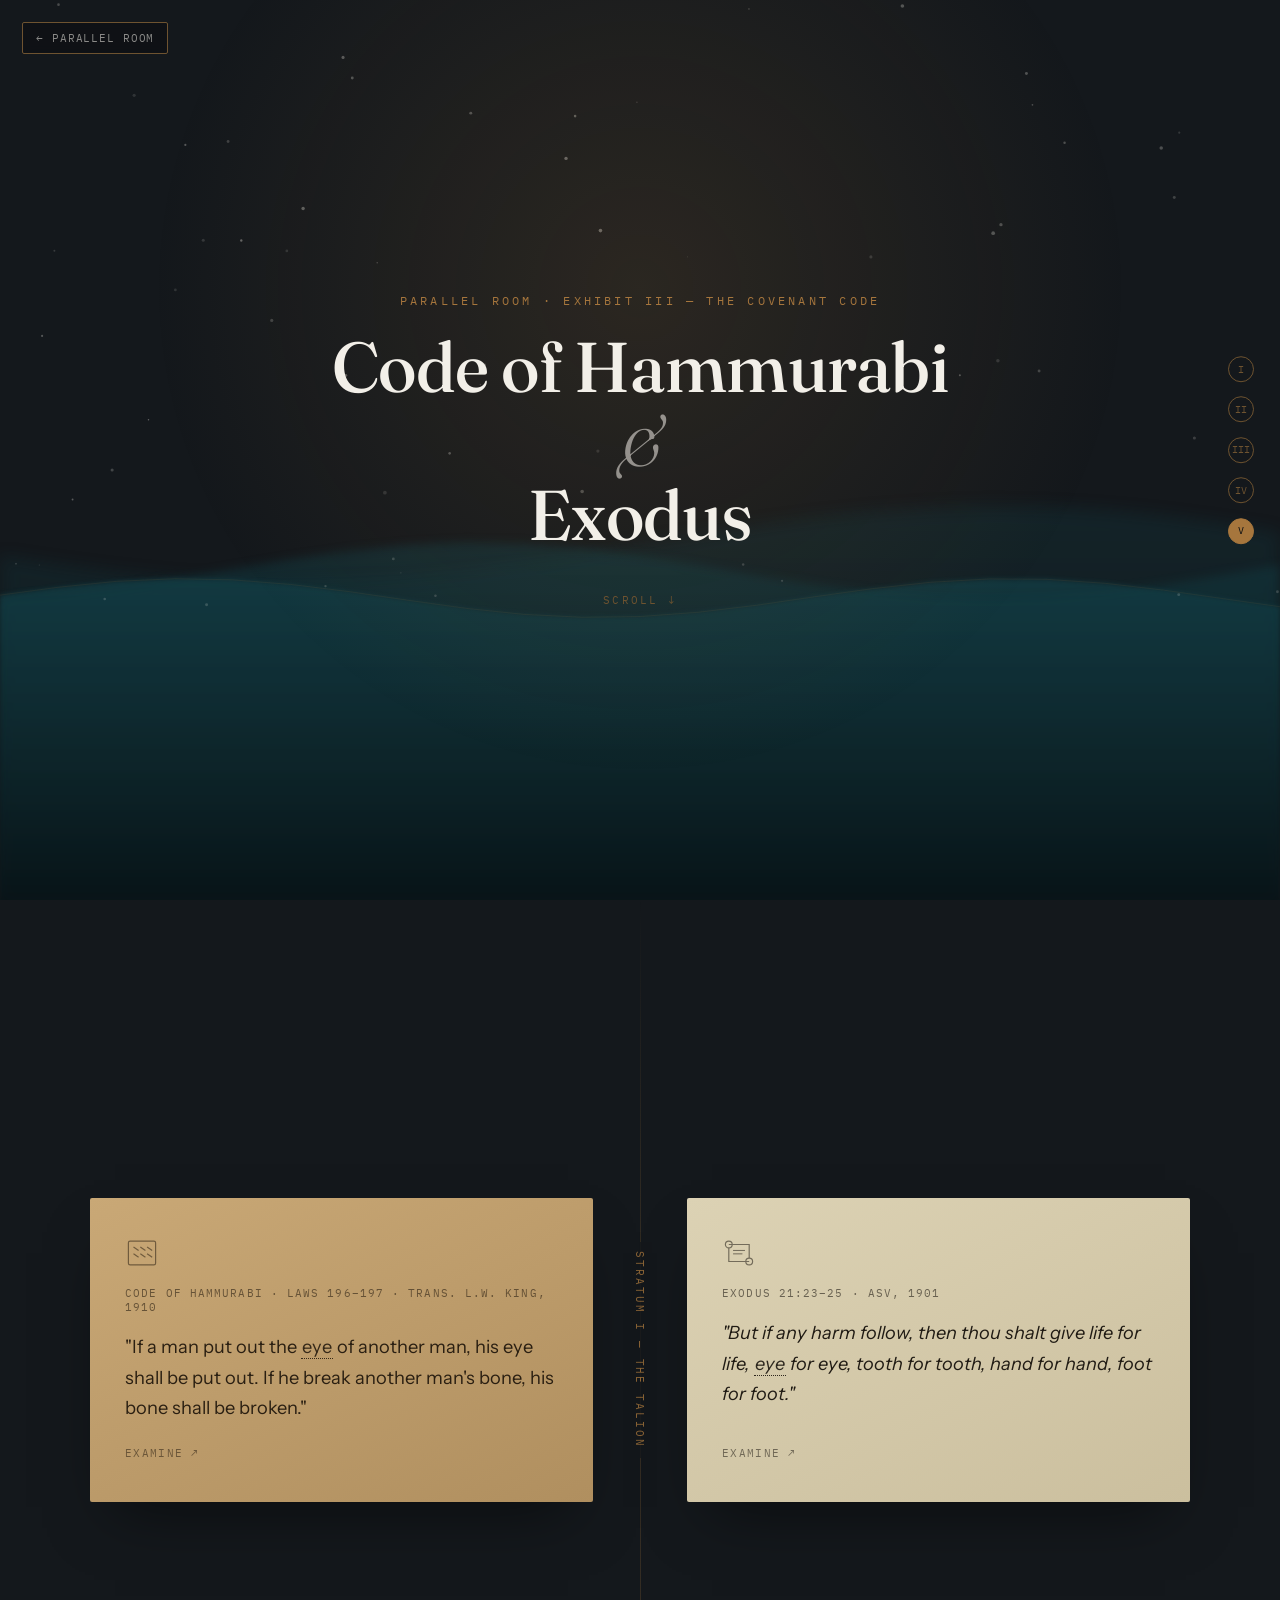
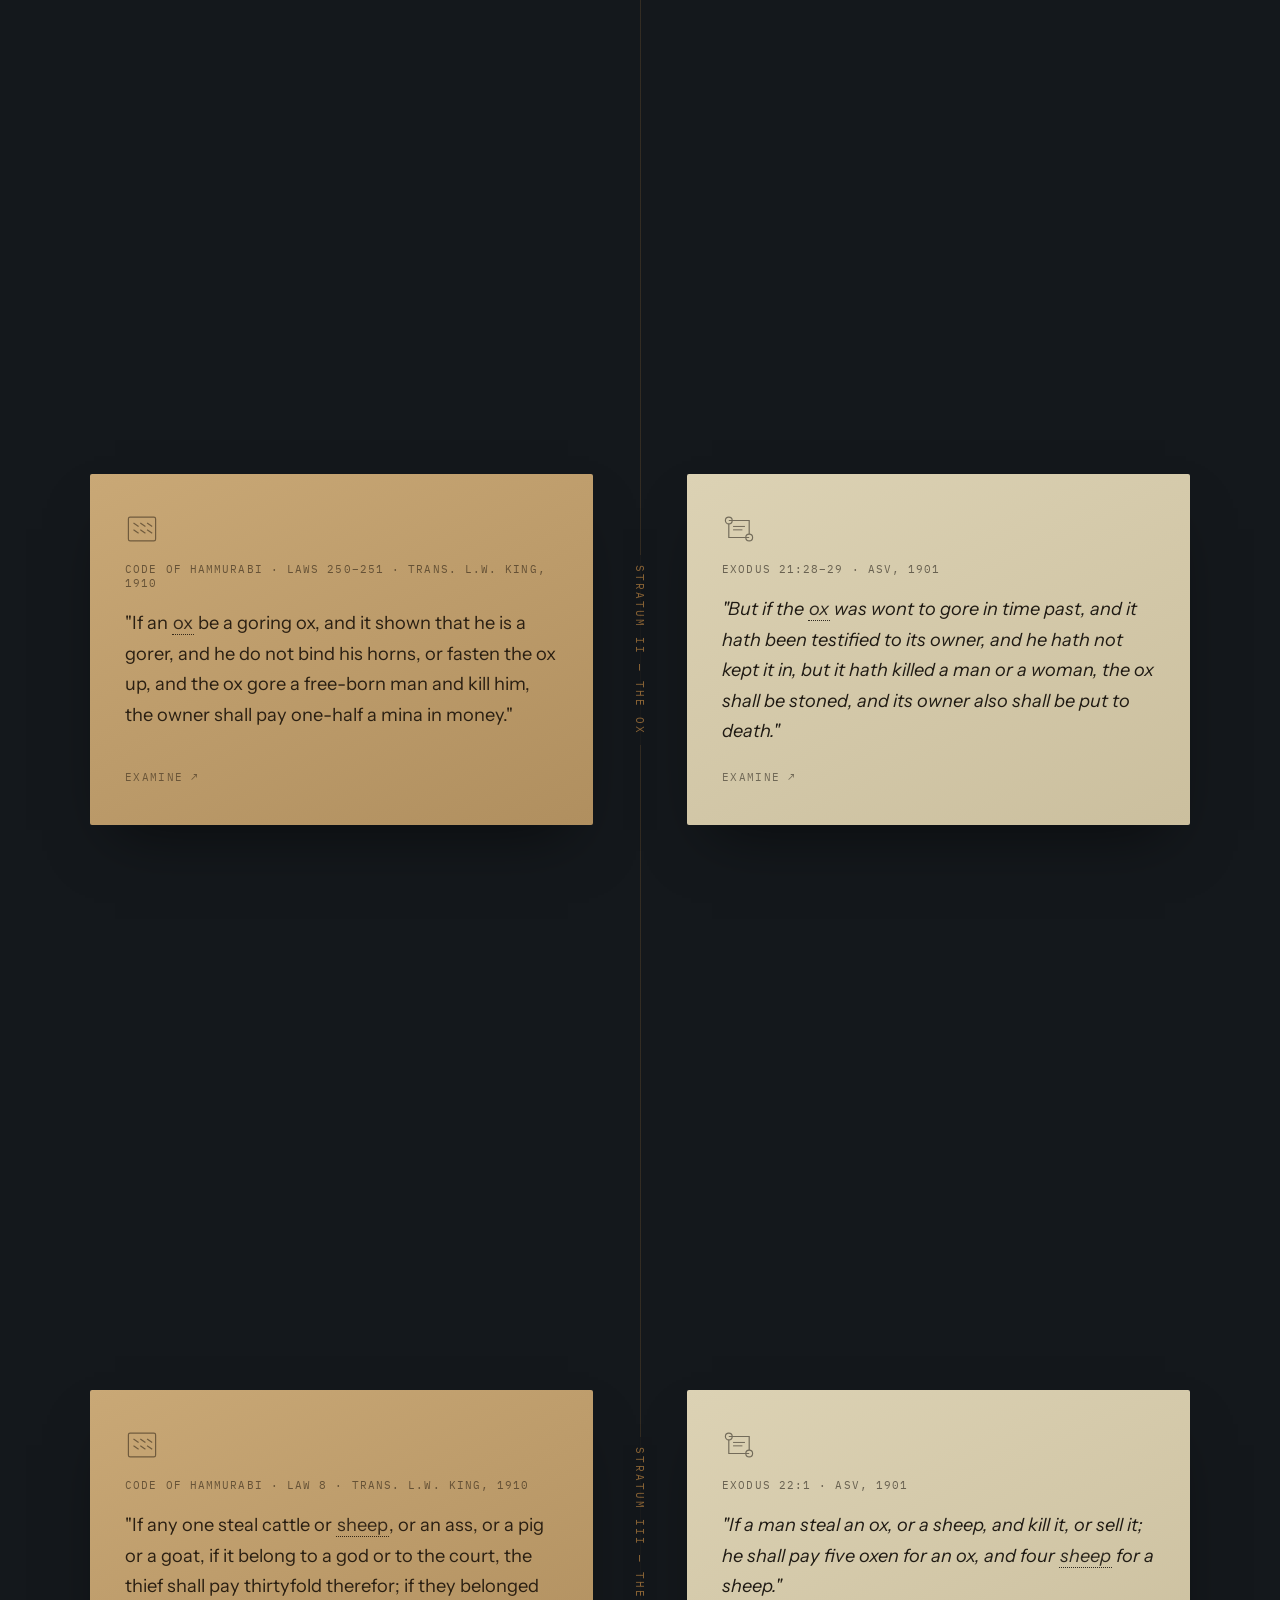
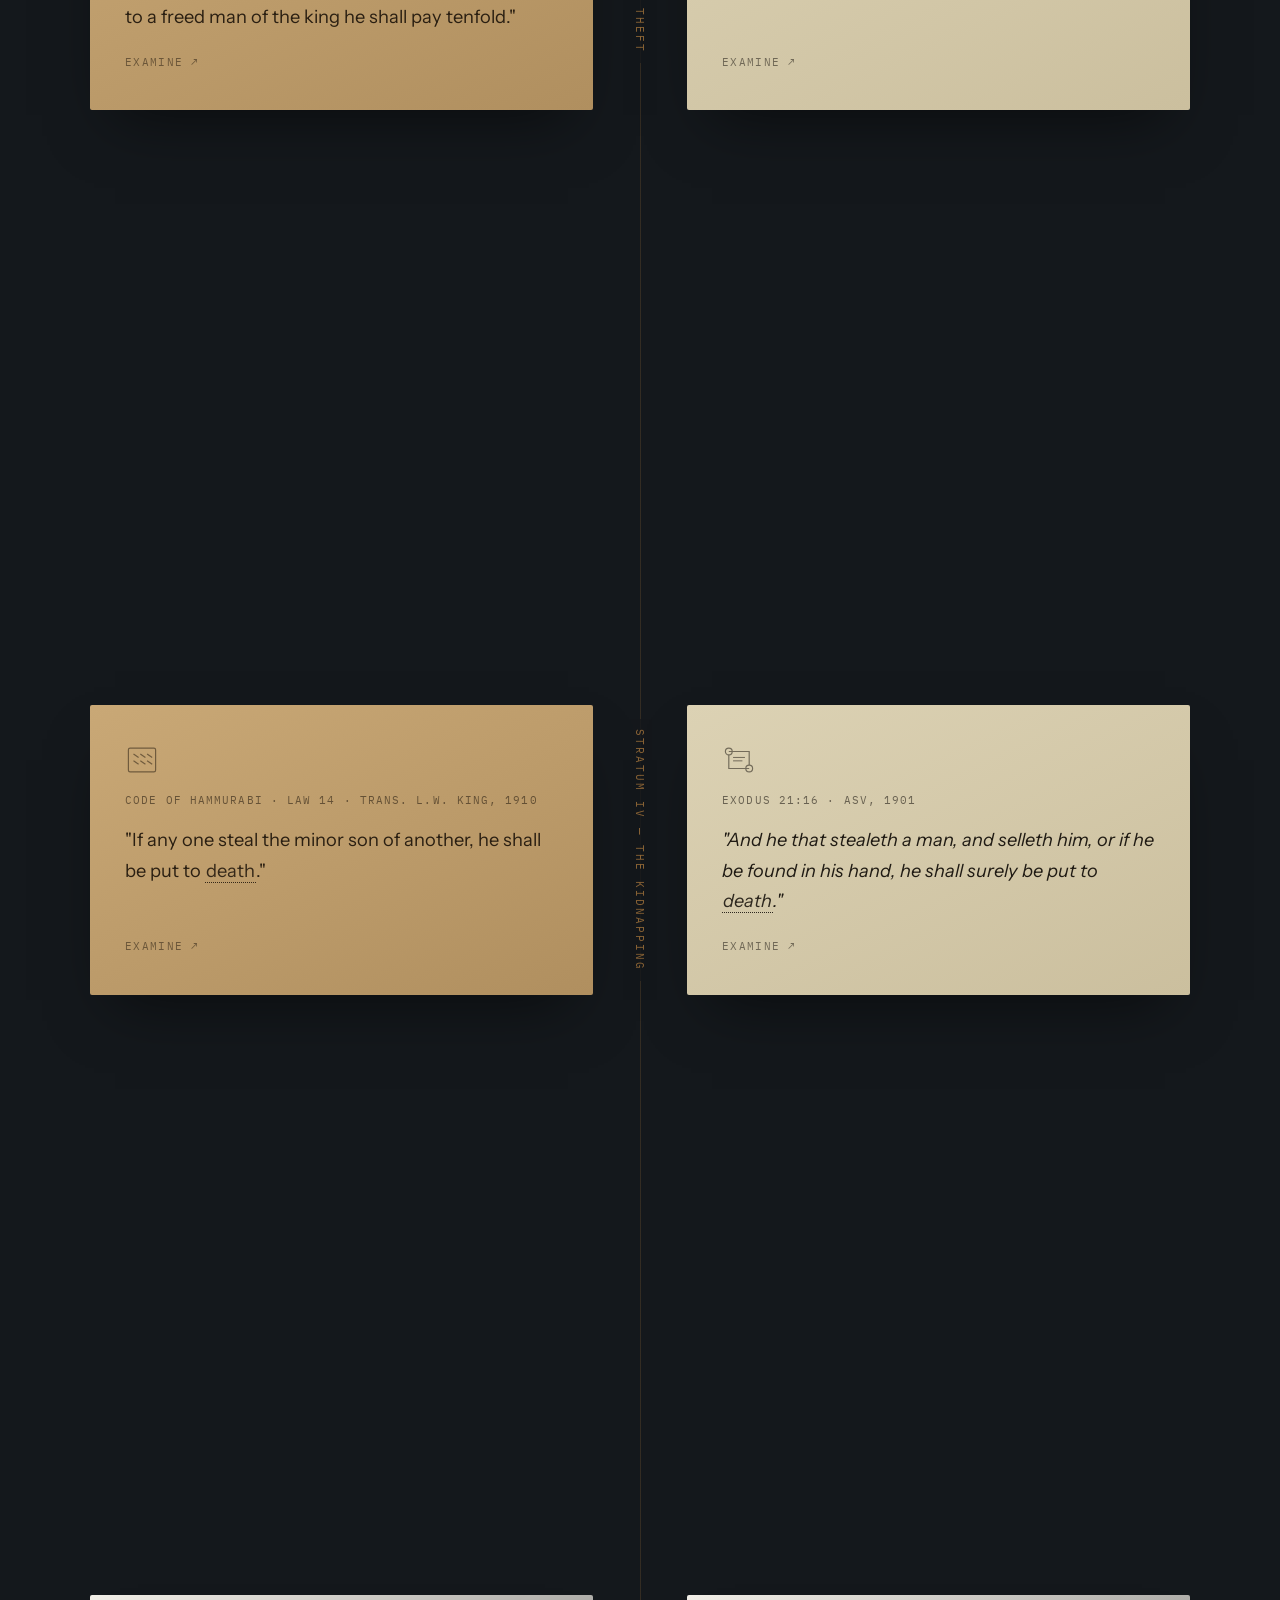
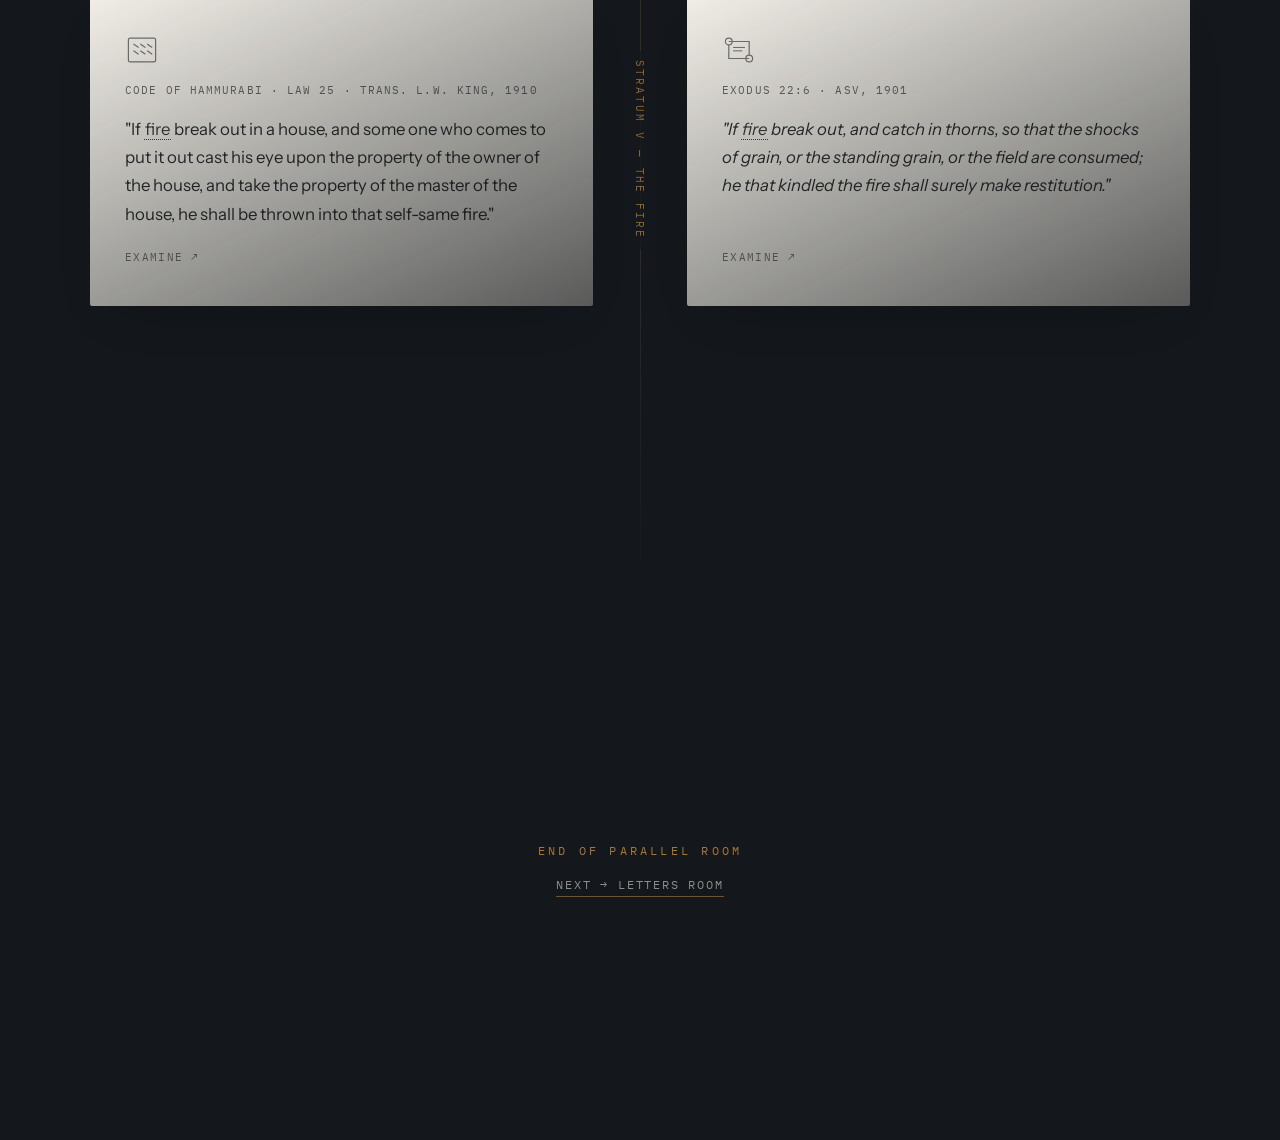
==== commit 444e4c5a: "Add files via upload" ====
--- a/covenant-code.html
+++ b/covenant-code.html
@@ -5,7 +5,7 @@
 <meta name="viewport" content="width=device-width, initial-scale=1.0">
 <title>Parallel Room — Code of Hammurabi / Exodus</title>
 <link rel="preconnect" href="https://fonts.googleapis.com">
-<link href="https://fonts.googleapis.com/css2?family=Fraunces:opsz,wght@9..144,300;9..144,500;9..144,600&family=Spectral:ital,wght@0,400;0,500;1,400&family=IBM+Plex+Mono:wght@400;500&display=swap" rel="stylesheet">
+<link href="https://fonts.googleapis.com/css2?family=Fraunces:ital,opsz,wght@0,9..144,300;0,9..144,400;0,9..144,500;0,9..144,600;0,9..144,700;1,9..144,400&family=Instrument+Sans:ital,wght@0,400;0,500;0,600;1,400&family=IBM+Plex+Mono:wght@400;500&display=swap" rel="stylesheet">
 <style>
   :root{
     --ground: #14181C;
@@ -29,7 +29,7 @@
     margin:0;
     background:var(--ground);
     color:var(--whisper);
-    font-family:'Spectral', serif;
+    font-family:'Instrument Sans', sans-serif;
     overflow-x:hidden;
   }
   svg{display:block;}
@@ -210,7 +210,7 @@
     margin-bottom:1.1rem;
     display:block;
   }
-  .panel p{font-family:'Spectral', serif; font-size:1.14rem; line-height:1.68; margin:0;}
+  .panel p{font-family:'Instrument Sans', sans-serif; font-size:1.14rem; line-height:1.68; margin:0;}
   .panel.parchment p{font-style:italic;}
   .panel .examine{
     display:inline-block;
@@ -321,7 +321,7 @@
     letter-spacing:0.1em; text-transform:uppercase; color:var(--brass-dim); margin-bottom:0.4rem;
   }
   .word-history p{
-    margin:0; font-family:'Spectral', serif; font-size:0.86rem; line-height:1.55; color:var(--ground-deep);
+    margin:0; font-family:'Instrument Sans', sans-serif; font-size:0.86rem; line-height:1.55; color:var(--ground-deep);
   }
 
   /* ---------- Outro ---------- */
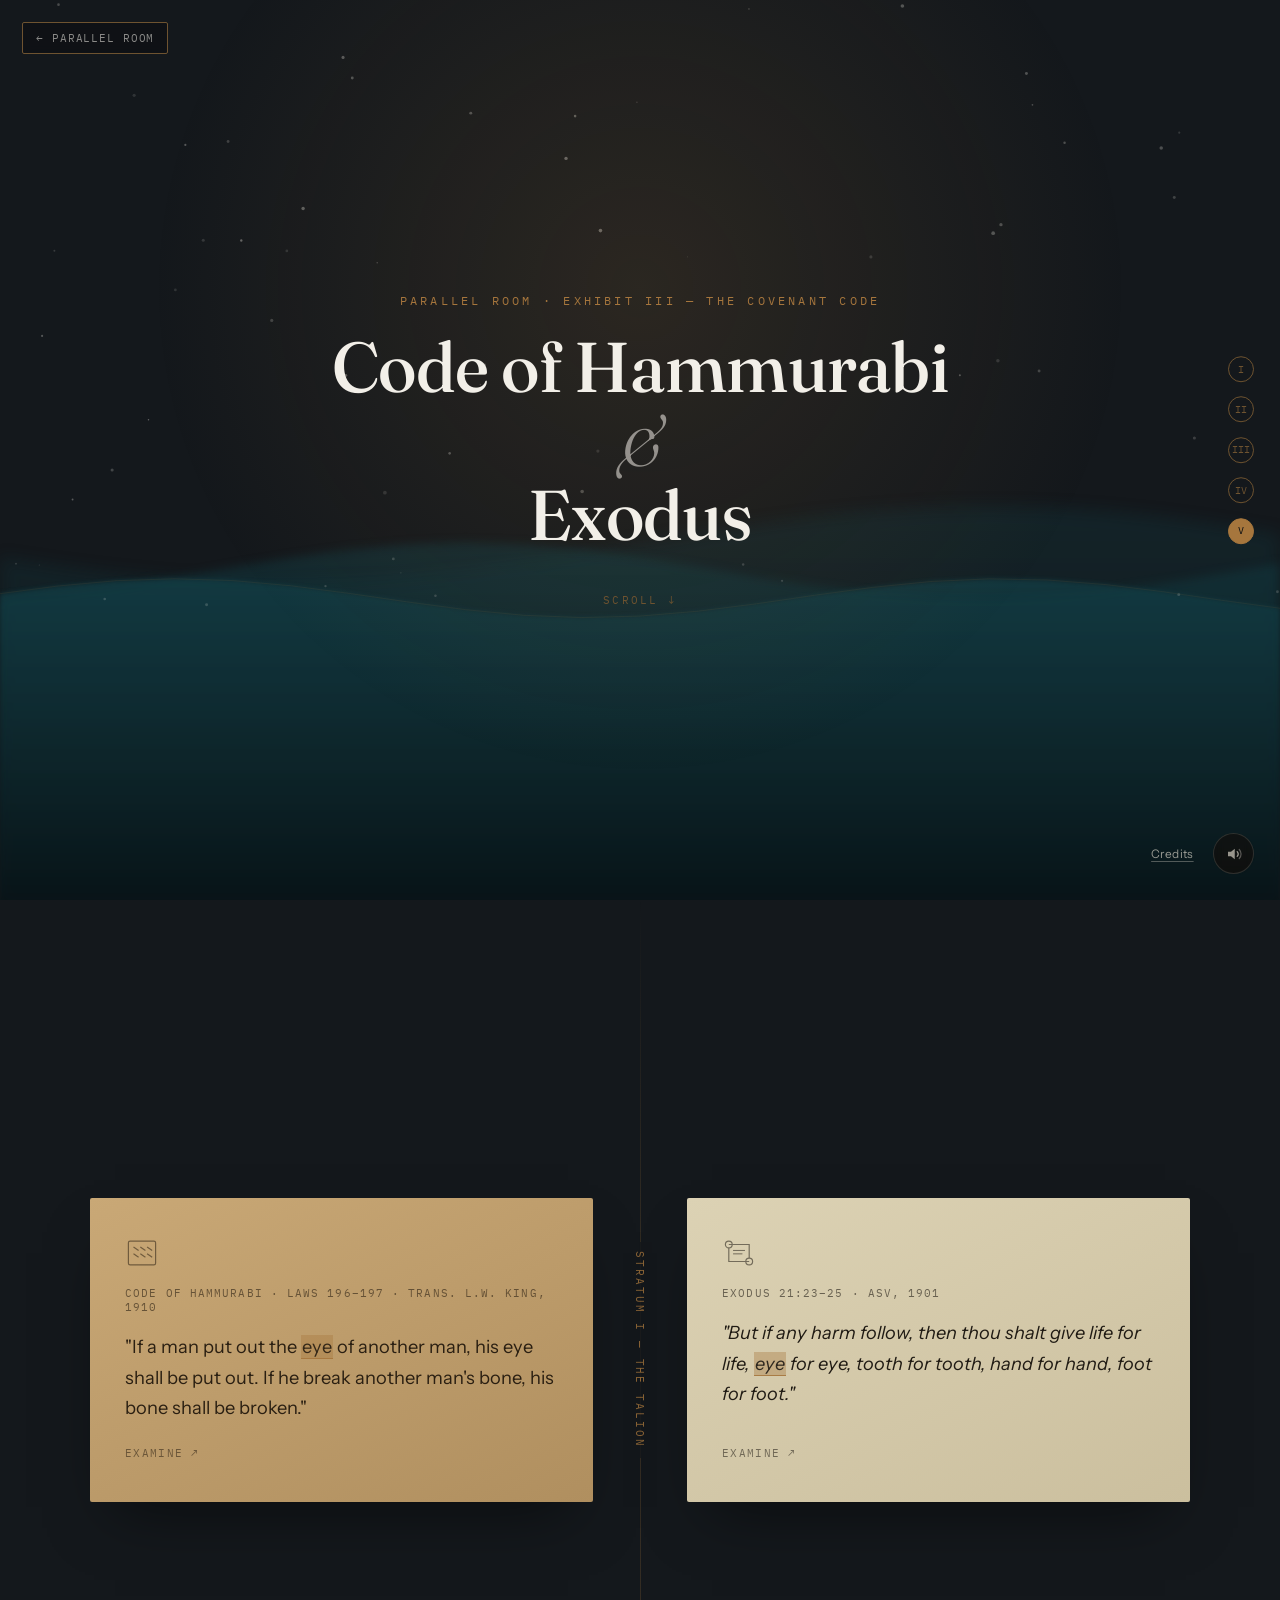
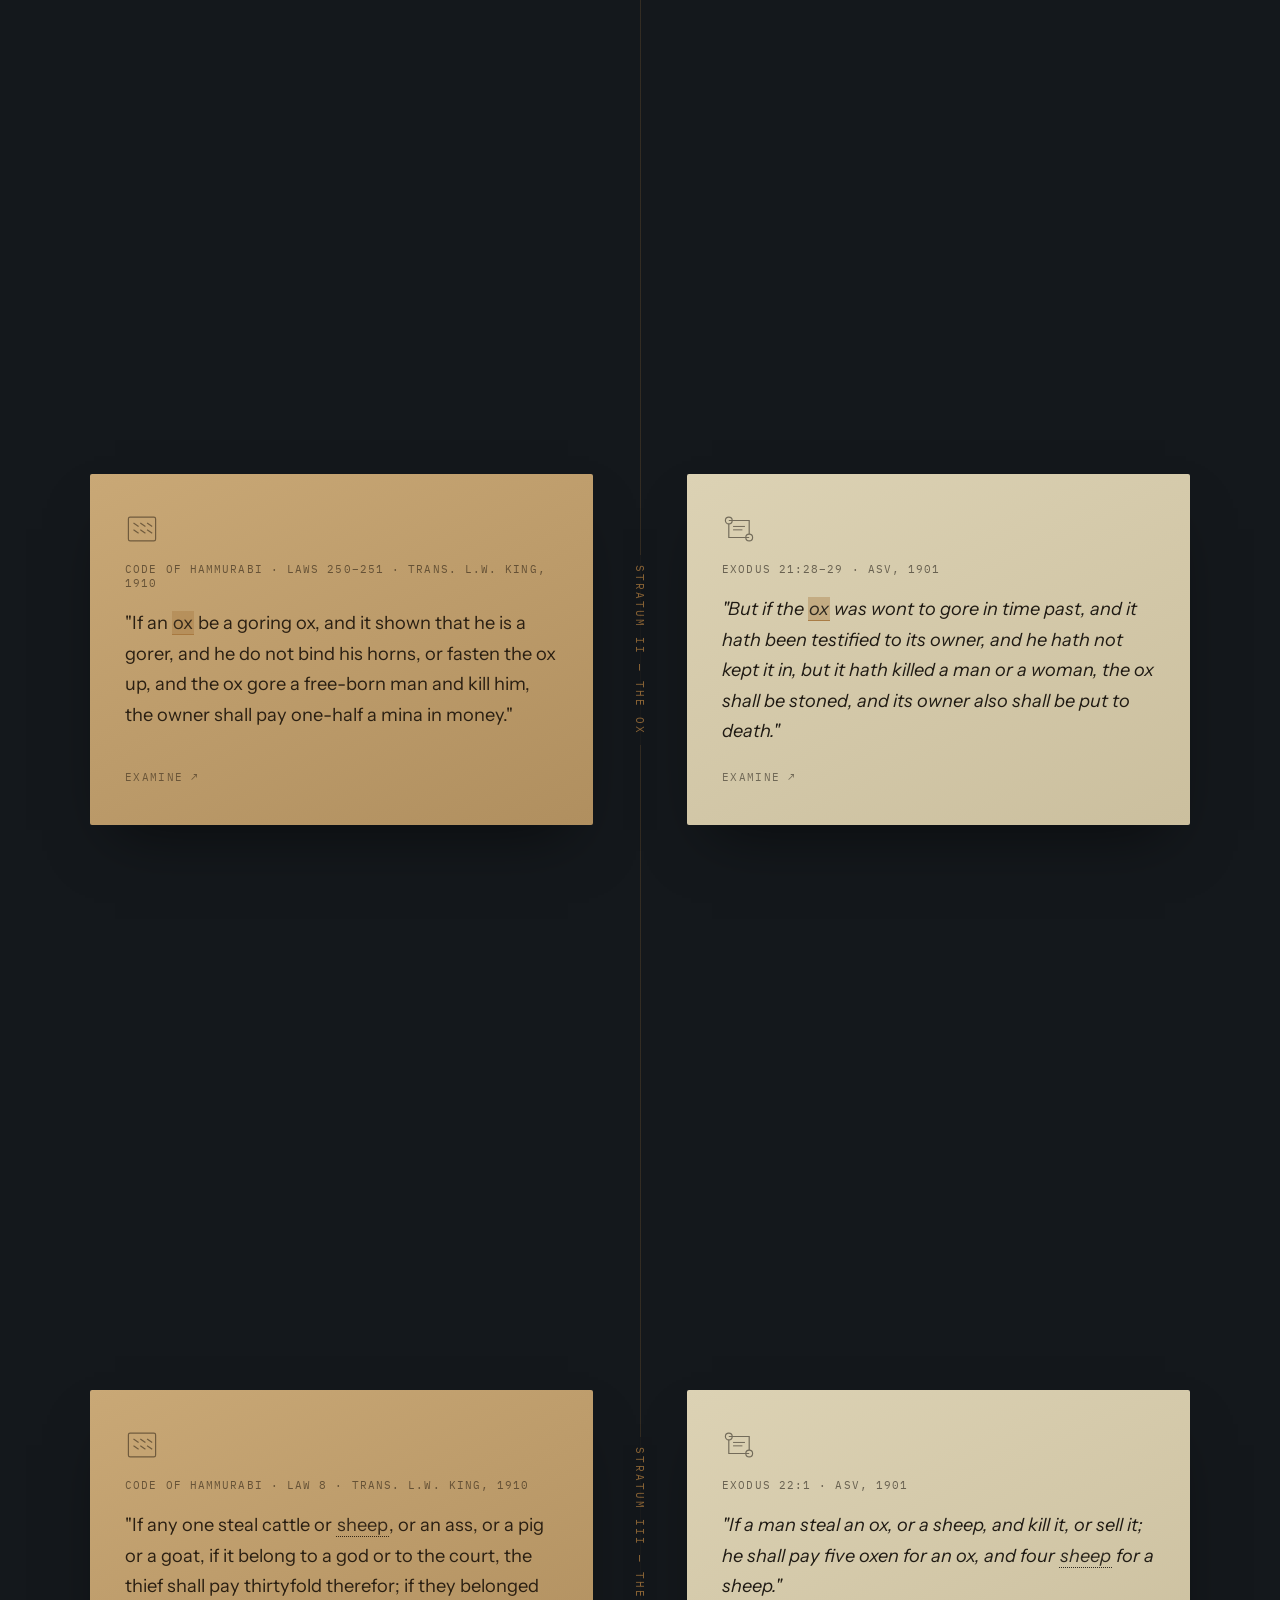
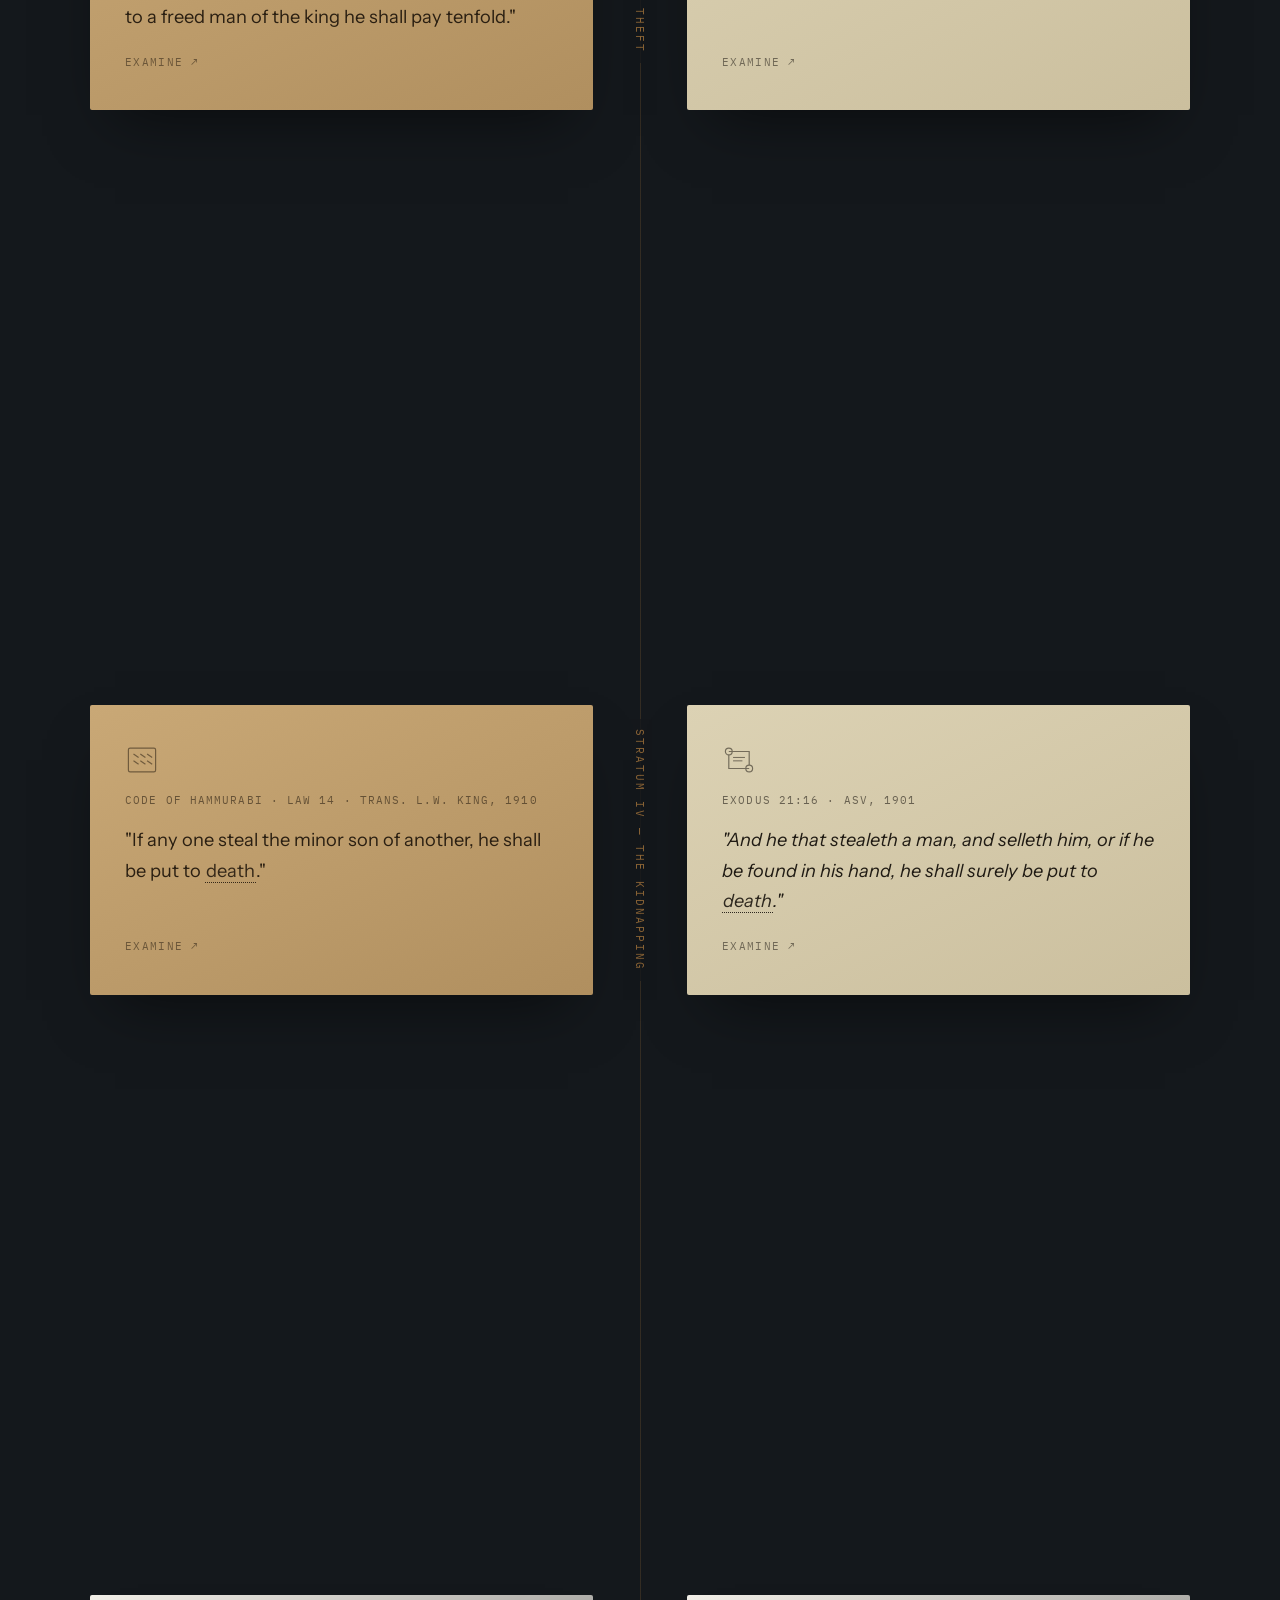
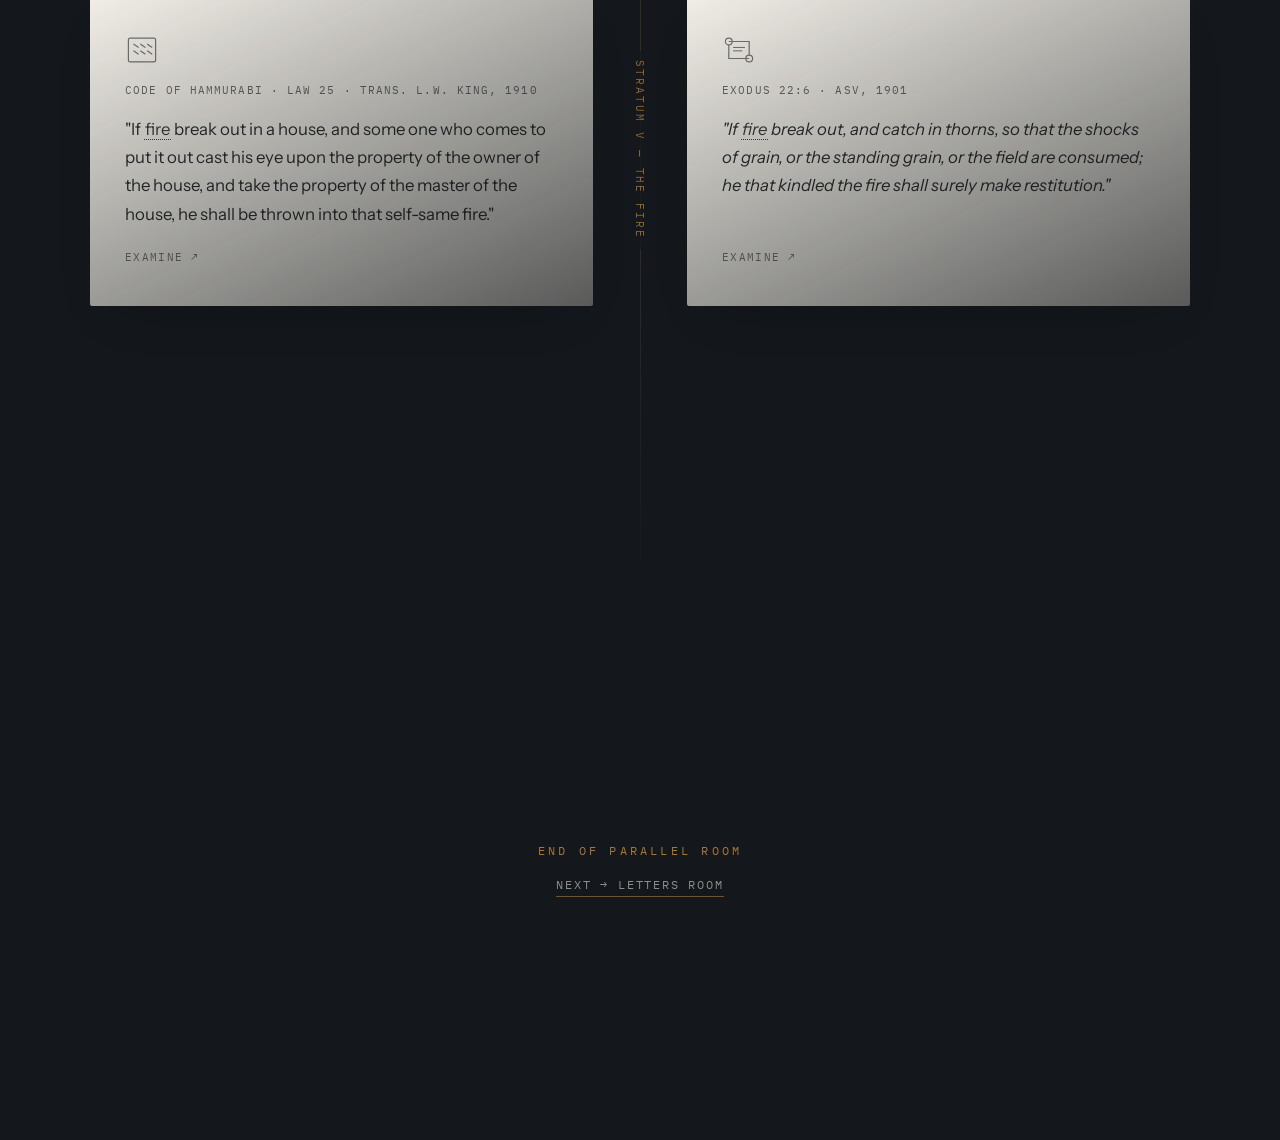
==== commit 30385cd2: "Add files via upload" ====
--- a/covenant-code.html
+++ b/covenant-code.html
@@ -6,6 +6,7 @@
 <title>Parallel Room — Code of Hammurabi / Exodus</title>
 <link rel="preconnect" href="https://fonts.googleapis.com">
 <link href="https://fonts.googleapis.com/css2?family=Fraunces:ital,opsz,wght@0,9..144,300;0,9..144,400;0,9..144,500;0,9..144,600;0,9..144,700;1,9..144,400&family=Instrument+Sans:ital,wght@0,400;0,500;0,600;1,400&family=IBM+Plex+Mono:wght@400;500&display=swap" rel="stylesheet">
+<link rel="stylesheet" href="chrome.css">
 <style>
   :root{
     --ground: #14181C;
@@ -357,7 +358,42 @@
   }
 </style>
 </head>
-<body>
+<body class="page-transition">
+<noscript><style>body.page-transition{opacity:1 !important;}</style></noscript>
+
+  <button class="audio-toggle" id="audioToggle" type="button" aria-pressed="false" aria-label="Mute background music">
+    <svg class="audio-icon audio-icon-on" viewBox="0 0 24 24" fill="none" aria-hidden="true">
+      <path d="M4 9v6h4l5 4V5L8 9H4z" fill="currentColor"/>
+      <path d="M16.3 8.7a5 5 0 0 1 0 6.6" stroke="currentColor" stroke-width="1.6" stroke-linecap="round"/>
+      <path d="M19 6a8.7 8.7 0 0 1 0 12" stroke="currentColor" stroke-width="1.6" stroke-linecap="round" opacity="0.55"/>
+    </svg>
+    <svg class="audio-icon audio-icon-off" viewBox="0 0 24 24" fill="none" aria-hidden="true" style="display:none">
+      <path d="M4 9v6h4l5 4V5L8 9H4z" fill="currentColor"/>
+      <path d="M15.5 9.5l5 5M20.5 9.5l-5 5" stroke="currentColor" stroke-width="1.6" stroke-linecap="round"/>
+    </svg>
+  </button>
+  <audio id="bgAudio" src="Buried%20Chambers.mp3" loop preload="auto" muted></audio>
+
+  <button class="credits-toggle" id="creditsToggle" type="button" aria-haspopup="dialog" aria-controls="creditsModal">Credits</button>
+
+  <div class="credits-overlay" id="creditsOverlay">
+    <div class="credits-modal" id="creditsModal" role="dialog" aria-modal="true" aria-labelledby="creditsTitle">
+      <button class="credits-close" id="creditsClose" type="button" aria-label="Close credits">
+        <svg width="14" height="14" viewBox="0 0 14 14" fill="none" aria-hidden="true">
+          <path d="M1 1L13 13M13 1L1 13" stroke="currentColor" stroke-width="1.6" stroke-linecap="round"/>
+        </svg>
+      </button>
+      <h3 id="creditsTitle">Credits</h3>
+      <section>
+        <div class="credits-label">Made by</div>
+        <p>Jarrett Michael</p>
+      </section>
+      <section>
+        <div class="credits-label">Photography</div>
+        <p>Photography courtesy of contributors on Unsplash.<br><br>Roberto Catarinicchia<br>Drew Coffman<br>Taylor Flowe<br>Vladimir Kramer<br>Volodymyr Leush<br>Parastoo Maleki<br>Zoltan Tasi<br>Drew Walker</p>
+      </section>
+    </div>
+  </div>
 
   <!-- reusable icon defs -->
   <svg width="0" height="0" style="position:absolute">
@@ -913,6 +949,7 @@
     window.addEventListener('scroll', () => { if (reduceMotion) frame(0); }, { passive: true });
   })();
 </script>
+<script src="chrome.js"></script>
 
 </body>
 </html>
--- a/chrome.css
+++ b/chrome.css
@@ -0,0 +1,128 @@
+/* ============================================================
+   Shared site chrome: persistent audio + credits controls, the
+   cross-page fade transition, and the on-load content reveal utility.
+   Used by every page (index.html, mirror.html, parallel-room.html,
+   covenant-code.html, creation-and-chaos.html, the-flood.html).
+   Requires chrome.js loaded before </body>, and the following markup
+   present once per page (right after <body>, before other content):
+
+     <button class="audio-toggle" id="audioToggle" type="button" ...>...</button>
+     <audio id="bgAudio" src="Buried%20Chambers.mp3" loop preload="auto" muted></audio>
+     <button class="credits-toggle" id="creditsToggle" ...>Credits</button>
+     <div class="credits-overlay" id="creditsOverlay">...</div>
+
+   And <body class="page-transition"> plus a <noscript> fallback — see
+   chrome.js for the exact snippet.
+
+   Uses the --umber/--ochre/--bone/--bone-dim design tokens where
+   available (index.html, mirror.html), with fallback values baked
+   into each var() below so the same widget still reads correctly on
+   the Parallel Room family of pages, which use a different palette
+   (--brass/--whisper/--clay) and don't define those tokens at all.
+   ============================================================ */
+
+/* ---------- audio toggle ---------- */
+.audio-toggle{
+  position:fixed; right:1.6rem; bottom:1.6rem; z-index:90;
+  width:2.6rem; height:2.6rem; border-radius:50%;
+  display:flex; align-items:center; justify-content:center;
+  background:rgba(24,8,1,0.42); backdrop-filter:blur(6px);
+  border:1px solid rgba(237,230,216,0.14);
+  color:var(--bone-dim, rgba(237,230,216,0.62)); cursor:pointer; padding:0;
+  transition:background .2s ease, color .2s ease, border-color .2s ease;
+}
+.audio-toggle:hover, .audio-toggle:focus-visible{
+  background:rgba(24,8,1,0.65); color:var(--ochre, #AF9D2E); border-color:rgba(175,157,46,0.4);
+  outline:none;
+}
+.audio-toggle .audio-icon{ width:18px; height:18px; }
+@media (max-width:640px){
+  .audio-toggle{ right:1rem; bottom:1rem; width:2.3rem; height:2.3rem; }
+}
+
+/* ---------- credits toggle + popup ---------- */
+.credits-toggle{
+  position:fixed; right:5.2rem; bottom:1.6rem; z-index:90;
+  display:flex; align-items:center; height:2.6rem;
+  font-family:'Instrument Sans', sans-serif; font-size:0.74rem; letter-spacing:0.03em;
+  color:var(--bone-dim, rgba(237,230,216,0.62)); background:none; border:none; cursor:pointer; padding:0 0.2rem;
+  text-decoration:underline; text-underline-offset:3px; text-decoration-color:rgba(237,230,216,0.32);
+  transition:color .2s ease, text-decoration-color .2s ease;
+}
+.credits-toggle:hover, .credits-toggle:focus-visible{
+  color:var(--bone, #EDE6D8); text-decoration-color:var(--ochre, #AF9D2E); outline:none;
+}
+@media (max-width:640px){
+  .credits-toggle{ right:4rem; bottom:1rem; height:2.3rem; font-size:0.66rem; }
+}
+
+.credits-overlay{
+  position:fixed; inset:0; z-index:95;
+  background:rgba(8,3,1,0.72); backdrop-filter:blur(3px);
+  display:flex; align-items:center; justify-content:center; padding:1.5rem;
+  opacity:0; visibility:hidden; pointer-events:none;
+  transition:opacity .25s ease, visibility 0s linear .25s;
+}
+.credits-overlay.is-open{
+  opacity:1; visibility:visible; pointer-events:auto;
+  transition:opacity .25s ease, visibility 0s linear 0s;
+}
+.credits-modal{
+  position:relative; max-width:30rem; width:100%; max-height:80vh; overflow-y:auto;
+  background:var(--umber, #2F150A); border:1px solid rgba(175,157,46,0.3);
+  border-radius:16px; padding:2.4rem 2.2rem;
+  box-shadow:0 2rem 5rem rgba(0,0,0,0.6);
+  transform:translateY(12px); transition:transform .25s ease;
+}
+.credits-overlay.is-open .credits-modal{ transform:translateY(0); }
+.credits-modal h3{
+  font-family:'Fraunces', serif; font-weight:600; font-size:1.3rem; margin:0 0 1.3rem; color:var(--bone, #EDE6D8);
+}
+.credits-modal section{ margin-bottom:1.3rem; }
+.credits-modal section:last-of-type{ margin-bottom:0; }
+.credits-label{
+  font-family:'IBM Plex Mono', monospace; font-size:0.62rem; letter-spacing:0.16em;
+  text-transform:uppercase; color:var(--ochre, #AF9D2E); margin-bottom:0.5rem;
+}
+.credits-modal p{
+  font-family:'Instrument Sans', sans-serif; font-size:0.9rem; line-height:1.6; color:var(--bone-dim, rgba(237,230,216,0.62)); margin:0;
+}
+.credits-close{
+  position:absolute; top:1.1rem; right:1.1rem; width:2rem; height:2rem; border-radius:50%;
+  display:flex; align-items:center; justify-content:center;
+  background:rgba(237,230,216,0.08); border:1px solid rgba(237,230,216,0.14);
+  color:var(--bone-dim, rgba(237,230,216,0.62)); cursor:pointer; padding:0;
+  transition:background .2s ease, color .2s ease;
+}
+.credits-close:hover, .credits-close:focus-visible{
+  background:rgba(237,230,216,0.16); color:var(--bone, #EDE6D8); outline:none;
+}
+
+/* ---------- cross-page fade transition ----------
+   body starts hidden, fades in once chrome.js confirms it's ready to
+   drive the reveal, and fades out again just before an internal link
+   is followed. A <noscript> rule (see chrome.js's markup snippet)
+   forces opacity:1 when JS is unavailable, so content is never
+   permanently invisible. */
+body.page-transition{ opacity:0; }
+body.page-transition.is-ready{ opacity:1; transition:opacity .6s ease; }
+body.page-transition.is-leaving{ opacity:0 !important; transition:opacity .32s ease; }
+@media (prefers-reduced-motion: reduce){
+  body.page-transition{ opacity:1; }
+  body.page-transition.is-leaving{ transition:none; }
+}
+
+/* ---------- on-load content reveal ----------
+   Applied via data-reveal to any element (headings, lede copy, a CTA
+   button) that should fade/slide up into place shortly after the page
+   itself has faded in. chrome.js staggers the elements in DOM order;
+   an optional data-reveal-delay="120" (ms) offsets an individual
+   element further if a page needs finer control. */
+[data-reveal]{
+  opacity:0; transform:translateY(16px);
+  transition:opacity .95s cubic-bezier(.16,.9,.28,1), transform .95s cubic-bezier(.16,.9,.28,1);
+}
+[data-reveal].is-revealed{ opacity:1; transform:translateY(0); }
+@media (prefers-reduced-motion: reduce){
+  [data-reveal]{ transition:none; opacity:1; transform:none; }
+}
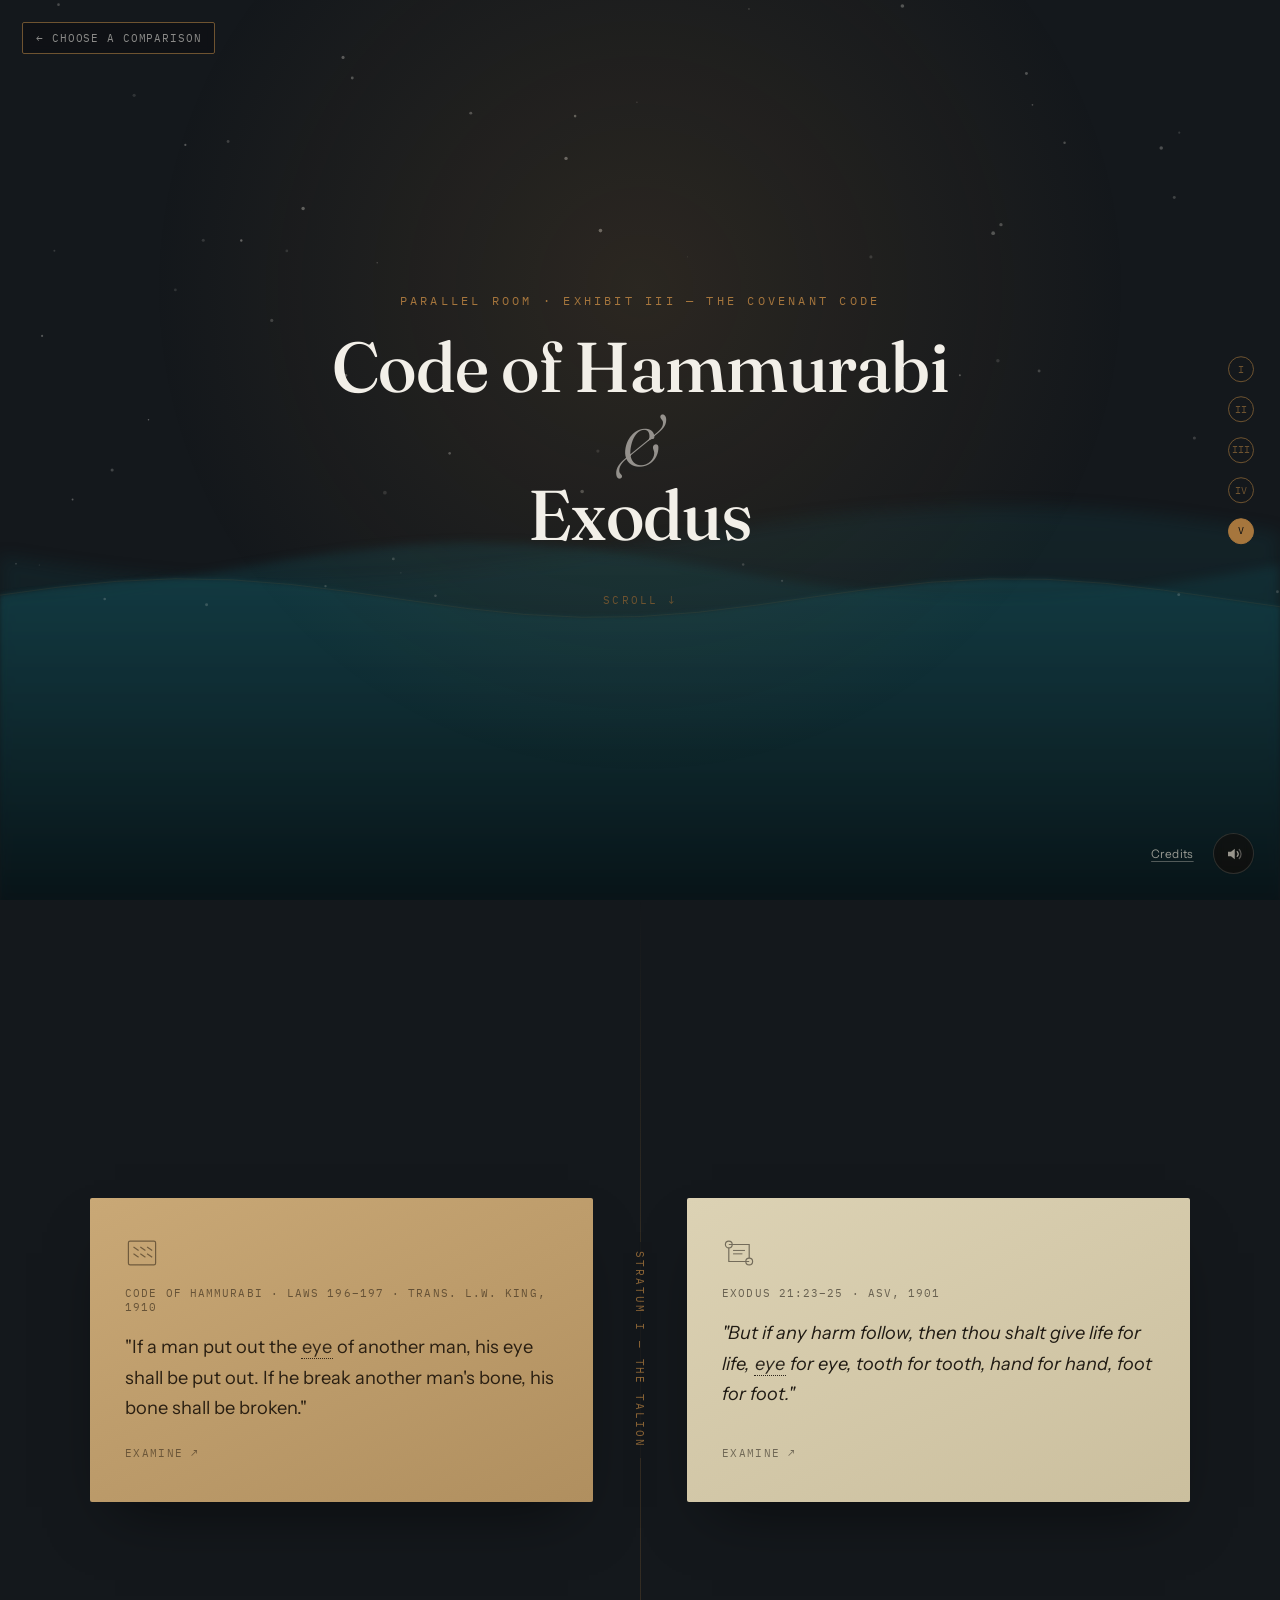
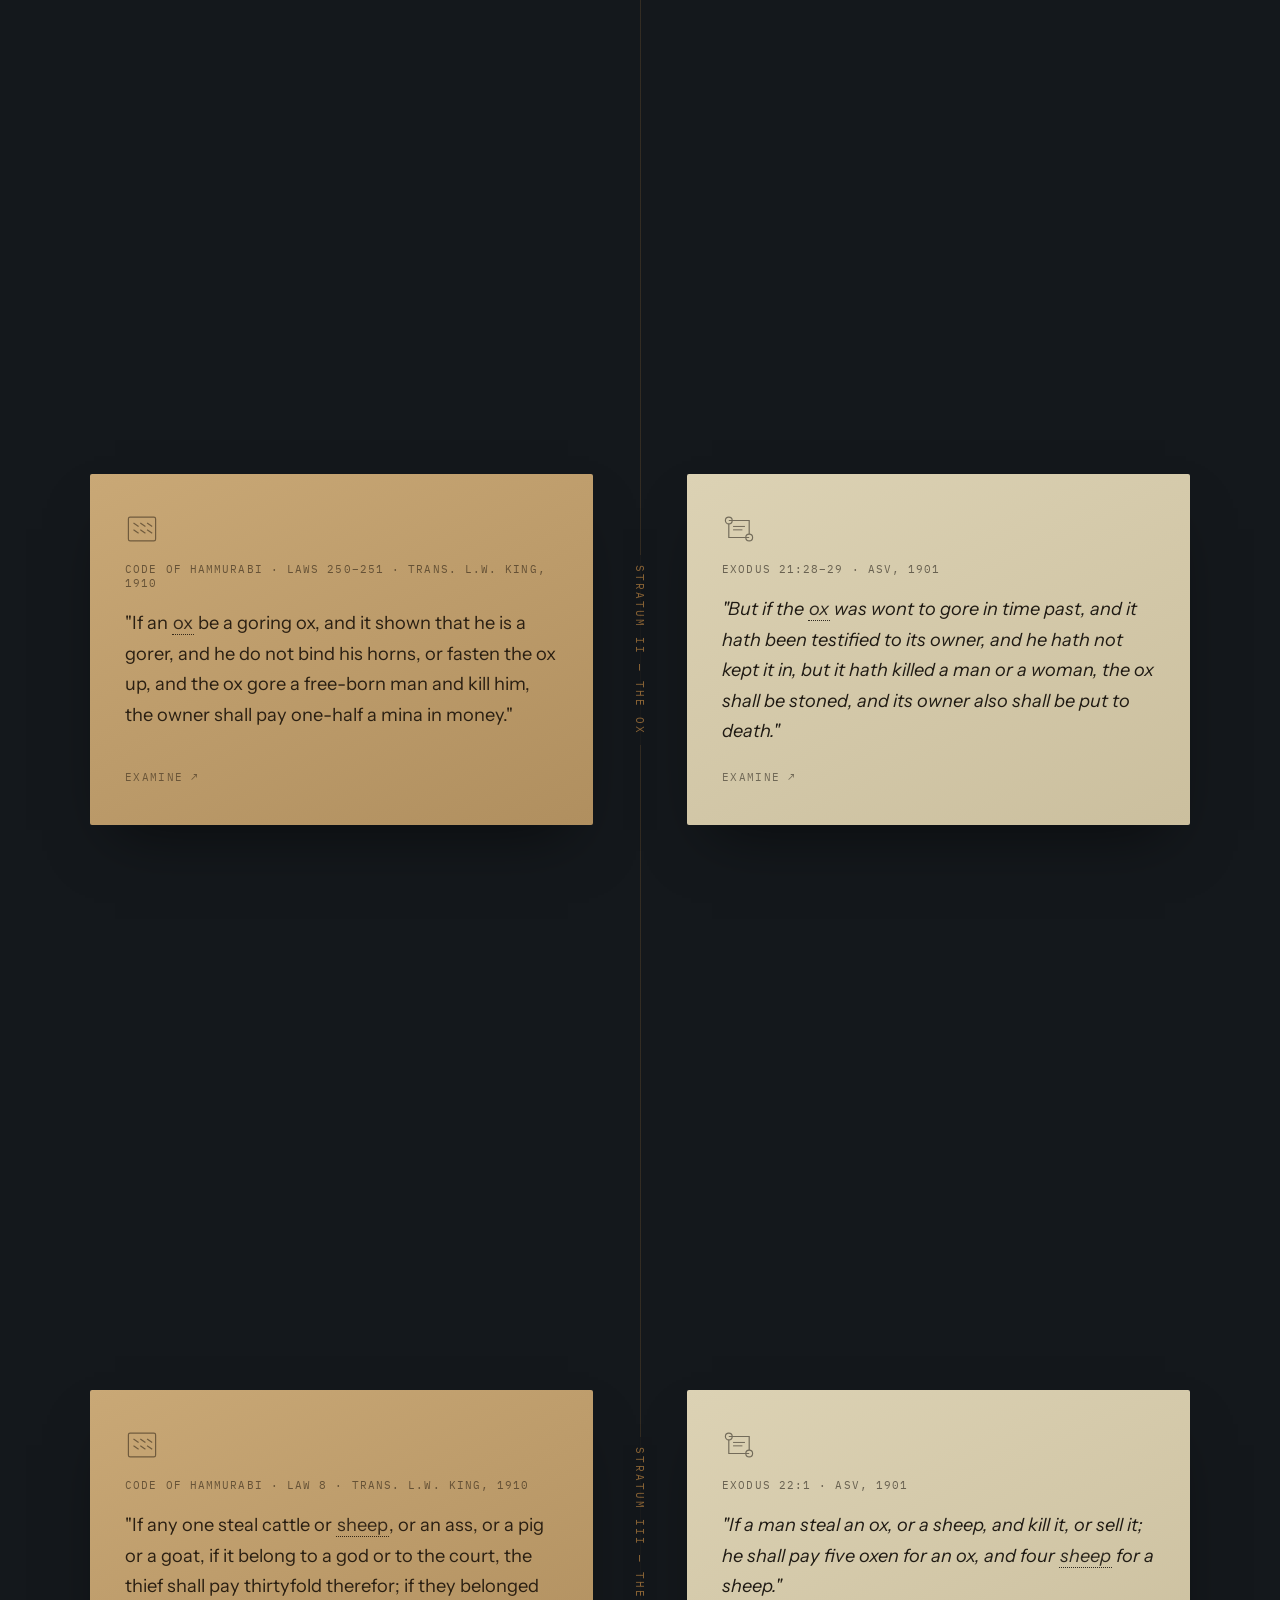
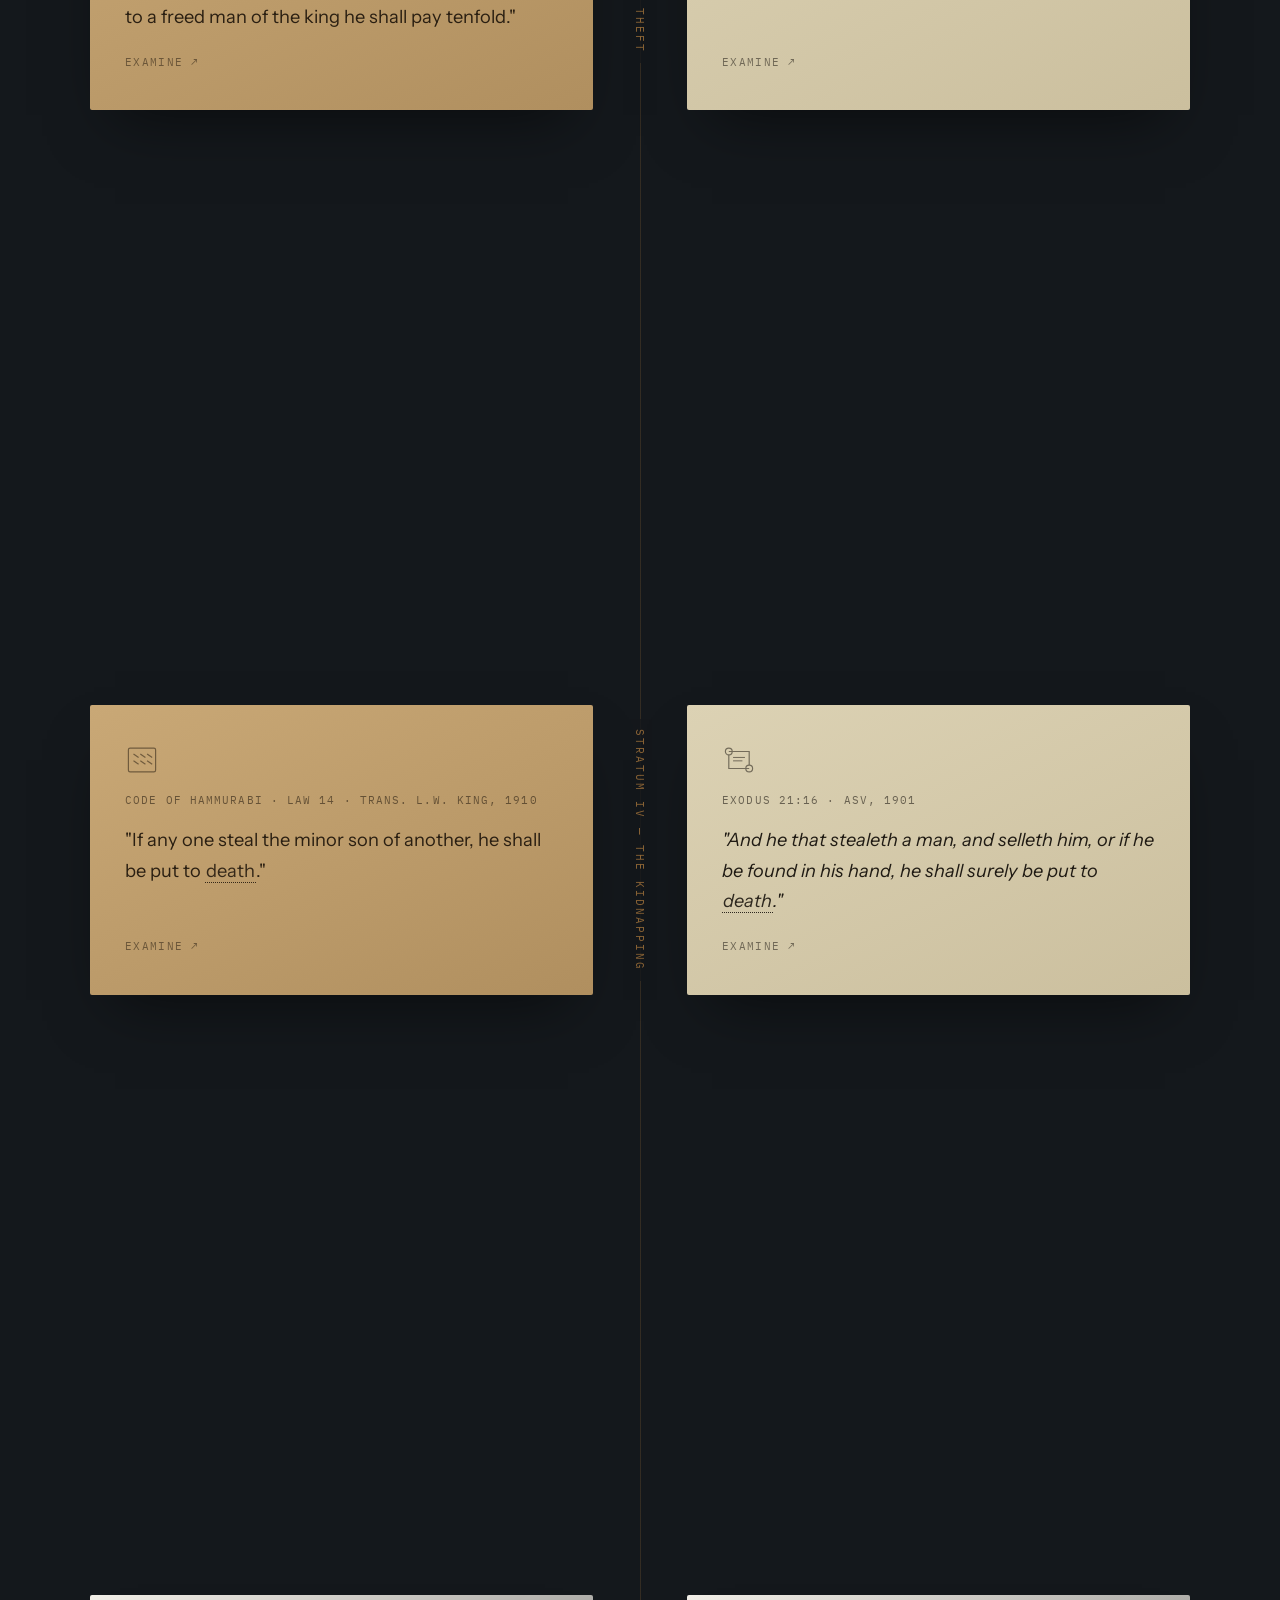
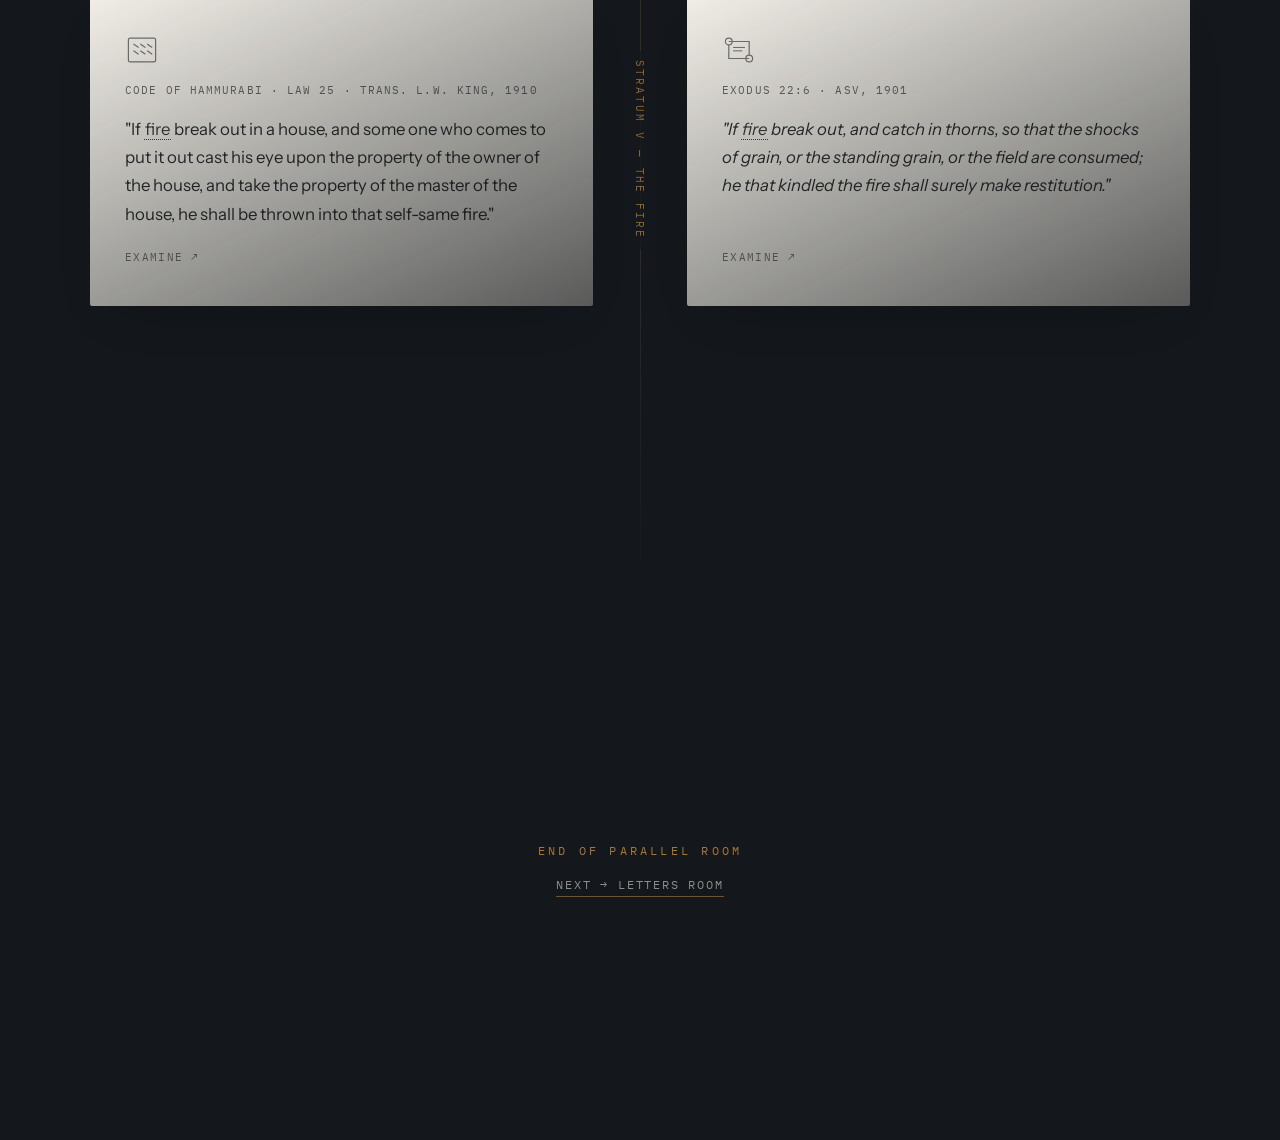
==== commit cc28c9bb: "Add files via upload" ====
--- a/covenant-code.html
+++ b/covenant-code.html
@@ -436,7 +436,7 @@
     <g id="atmosphere-glints"></g>
   </svg>
 
-  <a class="room-back" href="parallel-room.html">← Parallel Room</a>
+  <a class="room-back" href="parallel-comparisons.html">← Choose a Comparison</a>
 
   <div class="intro" id="intro">
     <div class="eyebrow">Parallel Room · Exhibit III — The Covenant Code</div>
